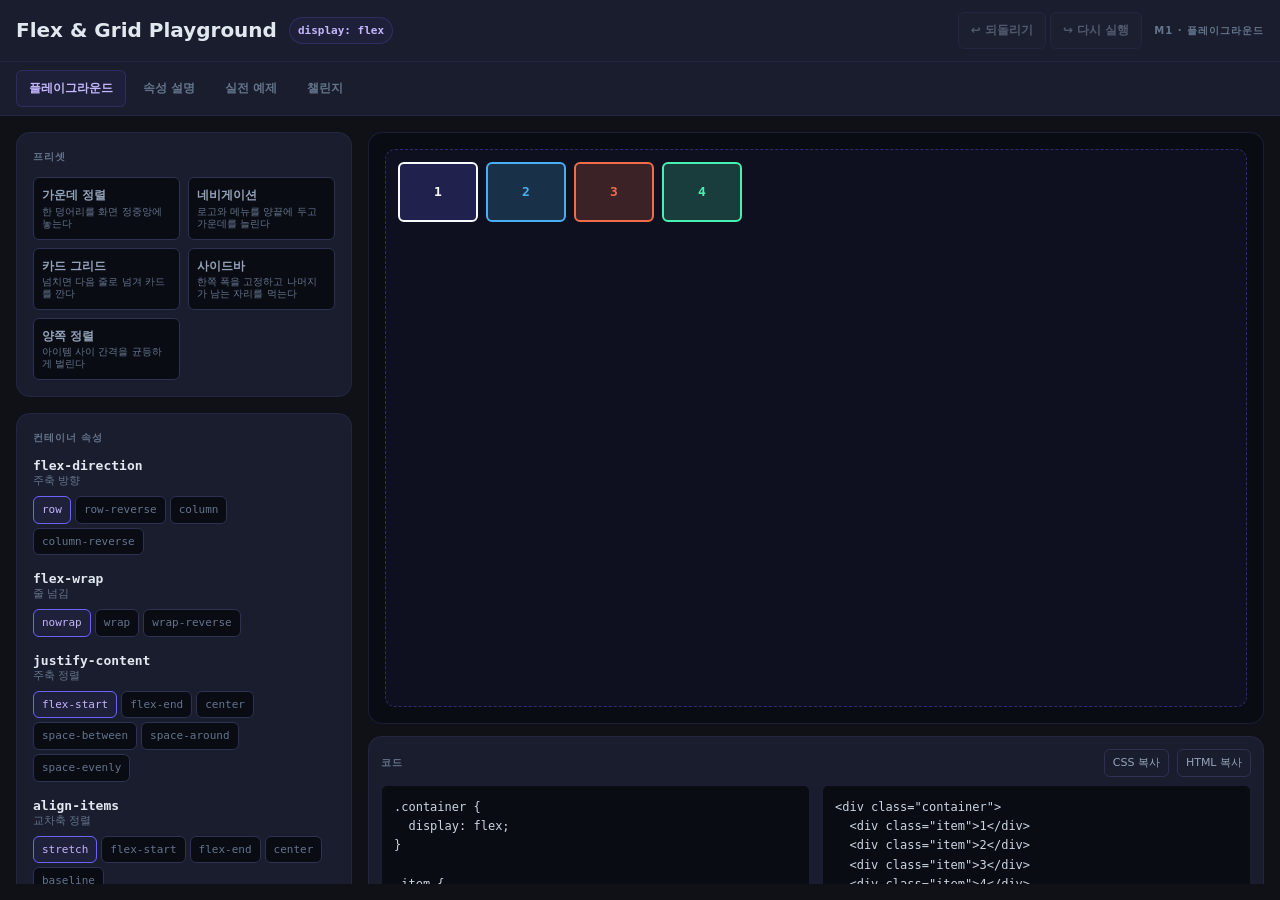
==== index-v1.html @ 84c2b54f "feat(ui): 프리셋 5종 (F-11, PRD 7.1 회귀 대상) v0.1 js/app.js 의 applyPreset() 에 있던 설정값을 그대로 옮겼다. 라벨도 v0.1 버튼" ====
<!DOCTYPE html>
<!-- 테마 전환(F-12)은 아직 구현 전이다. OS 설정에 따라 기기마다 화면이 달라지지
     않도록 다크로 고정한다. tokens.css의 라이트 정의는 F-12에서 쓴다. -->
<html lang="ko" data-theme="dark">
<head>
  <meta charset="UTF-8">
  <meta name="viewport" content="width=device-width, initial-scale=1.0">
  <title>Flex &amp; Grid Playground</title>

  <link rel="stylesheet" href="css/tokens.css">
  <link rel="stylesheet" href="css/base.css">
  <link rel="stylesheet" href="css/layout.css">
  <link rel="stylesheet" href="css/components.css">
</head>
<body>

<!--
  셸만 둔다. 속성별 버튼은 여기에 없다 — controls.js가 스키마에서 만든다.
  마크업에 속성이 등장하는 순간 스키마 주도 설계가 무너진다. v0.1이 실패한 지점이다.
-->

<header class="fgp-header">
  <h1 class="fgp-title">Flex &amp; Grid Playground</h1>
  <span class="fgp-badge" id="fgp-topic-badge"></span>
  <span class="fgp-header__spacer"></span>
  <div class="fgp-toolbar" role="group" aria-label="실행 취소">
    <button type="button" class="fgp-btn" data-action="undo" aria-keyshortcuts="Control+Z Meta+Z" disabled>↩ 되돌리기</button>
    <button type="button" class="fgp-btn" data-action="redo" aria-keyshortcuts="Control+Shift+Z Meta+Shift+Z" disabled>↪ 다시 실행</button>
  </div>
  <span class="fgp-subtitle">M1 · 플레이그라운드</span>
</header>

<!-- 탭 버튼 마운트 지점. 목록은 store의 TABS에서 나온다 -->
<nav class="fgp-tabs" role="tablist" aria-label="화면 전환" id="fgp-tabs"></nav>

<main class="fgp-shell" id="fgp-panel-playground" role="tabpanel" aria-labelledby="fgp-tab-playground">

  <aside class="fgp-panel">
    <section class="fgp-panel__section" aria-labelledby="fgp-presets-title">
      <h2 class="fgp-panel__title" id="fgp-presets-title">프리셋</h2>
      <!-- 프리셋 버튼 마운트 지점. 목록과 설정값은 topics/flex/presets.js에 있다 -->
      <div class="fgp-presets" id="fgp-presets"></div>
    </section>

    <section class="fgp-panel__section" aria-labelledby="fgp-controls-title">
      <h2 class="fgp-panel__title" id="fgp-controls-title">컨테이너 속성</h2>
      <!-- 컨트롤 마운트 지점 -->
      <div class="fgp-control-list" id="fgp-controls"></div>
    </section>

    <section class="fgp-panel__section" aria-labelledby="fgp-view-title">
      <div class="fgp-panel__head">
        <h2 class="fgp-panel__title" id="fgp-view-title">프리뷰 크기</h2>
        <button type="button" class="fgp-btn fgp-btn--quiet" data-action="view-reset">기본값으로</button>
      </div>
      <!-- 뷰 설정 컨트롤 마운트 지점. 스키마 속성이 아니다 -->
      <div class="fgp-control-list" id="fgp-view-controls"></div>
    </section>

    <section class="fgp-panel__section" aria-labelledby="fgp-items-title">
      <h2 class="fgp-panel__title" id="fgp-items-title">아이템</h2>
      <div class="fgp-itembar" id="fgp-itembar">
        <button type="button" class="fgp-btn" data-action="item-add">추가</button>
        <button type="button" class="fgp-btn" data-action="item-remove">제거</button>
        <output class="fgp-itembar__count" id="fgp-item-count"></output>
      </div>

      <p class="fgp-control__hint">
        선택된 아이템 <output class="fgp-mono" id="fgp-item-selected"></output> 의 크기
      </p>
      <!-- 아이템 기하값 마운트 지점. 스키마 속성이 아니다 -->
      <div class="fgp-control-list fgp-control-list--pair" id="fgp-item-size"></div>
    </section>

    <section class="fgp-panel__section" aria-labelledby="fgp-item-props-title">
      <div class="fgp-panel__head">
        <h2 class="fgp-panel__title" id="fgp-item-props-title">아이템 속성</h2>
        <output class="fgp-badge" id="fgp-item-props-target"></output>
      </div>
      <!-- 아이템 속성 마운트 지점. 목록은 스키마의 item scope에서 나온다 -->
      <div class="fgp-control-list" id="fgp-item-controls"></div>
    </section>
  </aside>

  <section class="fgp-preview" aria-label="프리뷰">
    <!-- 프리뷰 마운트 지점 -->
    <div class="fgp-preview__stage" id="fgp-preview"></div>

    <section class="fgp-code" aria-labelledby="fgp-code-title">
      <div class="fgp-panel__head">
        <h2 class="fgp-panel__title" id="fgp-code-title">코드</h2>
        <button type="button" class="fgp-btn fgp-btn--quiet" data-action="copy-css">CSS 복사</button>
        <button type="button" class="fgp-btn fgp-btn--quiet" data-action="copy-html">HTML 복사</button>
      </div>
      <!-- 코드 마운트 지점. 내용은 codegen이 상태에서 만든다 -->
      <pre class="fgp-code__block"><code id="fgp-code-css"></code></pre>
      <pre class="fgp-code__block"><code id="fgp-code-html"></code></pre>
    </section>
  </section>

</main>

<!-- 나머지 3탭. 내용은 이후 단계에서 채운다 -->
<!-- 속성 설명 마운트 지점. 목록과 데모는 스키마에서 나온다 -->
<section id="fgp-panel-explain" role="tabpanel" aria-labelledby="fgp-tab-explain" hidden></section>

<section class="fgp-placeholder" id="fgp-panel-examples" role="tabpanel" aria-labelledby="fgp-tab-examples" hidden>
  <p class="fgp-placeholder__title">실전 예제</p>
  <p class="fgp-placeholder__note">M2에서 구현 예정입니다. v0.1의 예제 18건을 이관합니다.</p>
</section>

<section class="fgp-placeholder" id="fgp-panel-challenge" role="tabpanel" aria-labelledby="fgp-tab-challenge" hidden>
  <p class="fgp-placeholder__title">챌린지</p>
  <p class="fgp-placeholder__note">M2에서 구현 예정입니다. v0.1의 챌린지 8건을 이관합니다.</p>
</section>

<script type="module" src="js/main.js"></script>
</body>
</html>
---- css/tokens.css ----
/* ==========================================================================
   tokens.css — Flex & Grid Playground v1.0
   --------------------------------------------------------------------------
   2계층 토큰 체계
     1) Primitive : 순수 값. 의미 없음. 컴포넌트에서 직접 참조 금지.
     2) Semantic  : 역할 이름. 컴포넌트는 이 계층만 참조한다.

   규칙
     - components.css / layout.css 는 --fgp-* semantic 토큰만 사용한다.
     - primitive(--p-*)를 컴포넌트에서 쓰면 테마 전환이 깨진다.
     - 하드코딩 색상값은 이 파일 밖에 존재하지 않는다.
   ========================================================================== */

:root {
  /* ======================================================================
     1. PRIMITIVE — 색
     ====================================================================== */

  /* 잉크 (배경 · 표면 · 테두리) — 기존 v0.1 다크 팔레트를 램프로 정규화 */
  --p-ink-950: #0a0c14;
  --p-ink-900: #0f1117;
  --p-ink-850: #161927;
  --p-ink-800: #1a1d2e;
  --p-ink-700: #1e2233;
  --p-ink-600: #2d3152;
  --p-ink-500: #334155;
  --p-ink-400: #475569;
  --p-ink-300: #64748b;
  --p-ink-200: #94a3b8;
  --p-ink-100: #cbd5e1;
  --p-ink-050: #e2e8f0;
  --p-ink-000: #f8fafc;

  /* 브랜드 인디고 */
  --p-indigo-700: #3b35cc;
  --p-indigo-500: #6c63ff;
  --p-indigo-300: #a78bfa;
  --p-indigo-200: #c4b5fd;

  /* 보조 색상 */
  --p-sky-400:    #48b0f1;
  --p-sky-300:    #7dd3fc;
  --p-mint-400:   #48f1b0;
  --p-amber-400:  #f1c948;
  --p-coral-400:  #f16c48;
  --p-rose-400:   #f1486c;
  --p-orchid-400: #c948f1;
  --p-cyan-400:   #48f1f1;
  --p-violet-300: #c792ea;

  /* 아이템 팔레트 — 프리뷰 아이템 8색 순환 (표면 / 테두리 쌍) */
  --p-item-1: #6c63ff;  --p-item-1-deep: #3b35cc;
  --p-item-2: #48b0f1;  --p-item-2-deep: #2580c0;
  --p-item-3: #f16c48;  --p-item-3-deep: #c03525;
  --p-item-4: #48f1b0;  --p-item-4-deep: #25c07c;
  --p-item-5: #f1c948;  --p-item-5-deep: #c09925;
  --p-item-6: #c948f1;  --p-item-6-deep: #9025c0;
  --p-item-7: #f1486c;  --p-item-7-deep: #c0253b;
  --p-item-8: #48f1f1;  --p-item-8-deep: #25c0c0;

  /* 투명도 단계 — 알파는 color-mix로 합성한다. 하드코딩 #6c63ff44 금지 */
  --p-alpha-05: 5%;
  --p-alpha-10: 10%;
  --p-alpha-20: 20%;
  --p-alpha-35: 35%;
  --p-alpha-60: 60%;

  /* ======================================================================
     2. PRIMITIVE — 치수 · 타이포 · 모션
     ====================================================================== */

  /* 간격 4px 기준 (JW Anderson --sp 체계 승계) */
  --sp-0:  0;
  --sp-1:  4px;
  --sp-2:  8px;
  --sp-3:  12px;
  --sp-4:  16px;
  --sp-5:  20px;
  --sp-6:  24px;
  --sp-8:  32px;
  --sp-10: 40px;
  --sp-12: 48px;
  --sp-16: 64px;

  /* 서체 — v0.1의 4가지 중복 선언을 2개 역할로 통합 */
  --p-font-ui:   system-ui, -apple-system, 'Segoe UI', 'Pretendard', sans-serif;
  --p-font-code: 'Fira Code', 'Cascadia Code', 'SFMono-Regular', ui-monospace, monospace;

  /* 타입 스케일 */
  --fs-3xs: 10px;
  --fs-2xs: 11px;
  --fs-xs:  12px;
  --fs-sm:  13px;
  --fs-md:  14px;
  --fs-lg:  16px;
  --fs-xl:  20px;
  --fs-2xl: 26px;

  --lh-tight: 1.25;
  --lh-base:  1.6;

  --fw-normal:   400;
  --fw-medium:   500;
  --fw-semibold: 600;
  --fw-bold:     800;

  /* 모서리 */
  --radius-xs:   4px;
  --radius-sm:   6px;
  --radius-md:   10px;
  --radius-lg:   14px;
  --radius-pill: 100px;

  /* 모션 — 프리뷰 트랜지션은 학습 효과의 일부다. 속성 변화가 눈에 보여야 한다 */
  --ease-out:      cubic-bezier(0.4, 0, 0.2, 1);
  --dur-instant:   0ms;
  --dur-fast:      150ms;
  --dur-preview:   350ms;

  /* 레이어 */
  --z-base:    0;
  --z-sticky:  10;
  --z-overlay: 100;
  --z-modal:   1000;
  --z-toast:   1100;
}

/* ==========================================================================
   3. SEMANTIC — 다크 (기본 테마)
   ========================================================================== */

:root,
[data-theme='dark'] {
  color-scheme: dark;

  /* 표면 */
  --fgp-surface-page:    var(--p-ink-900);
  --fgp-surface-panel:   var(--p-ink-800);
  --fgp-surface-raised:  var(--p-ink-700);
  --fgp-surface-sunken:  var(--p-ink-950);
  --fgp-surface-overlay: color-mix(in srgb, var(--p-ink-950) 85%, transparent);

  /* 테두리 */
  --fgp-border-subtle: color-mix(in srgb, var(--p-ink-600) 50%, transparent);
  --fgp-border-default: var(--p-ink-600);
  --fgp-border-strong:  var(--p-ink-400);

  /* 텍스트 */
  --fgp-text-primary:   var(--p-ink-050);
  --fgp-text-secondary: var(--p-ink-200);
  --fgp-text-muted:     var(--p-ink-300);
  --fgp-text-inverse:   var(--p-ink-950);
  --fgp-text-onaccent:  var(--p-ink-000);

  /* 강조 */
  --fgp-accent:        var(--p-indigo-500);
  --fgp-accent-hover:  var(--p-indigo-300);
  --fgp-accent-quiet:  color-mix(in srgb, var(--p-indigo-500) var(--p-alpha-20), transparent);
  --fgp-accent-faint:  color-mix(in srgb, var(--p-indigo-500) var(--p-alpha-05), transparent);
  --fgp-accent-text:   var(--p-indigo-200);

  /* 포커스 — 접근성 기준상 전 인터랙티브 요소에 적용 */
  --fgp-focus-ring:        var(--p-sky-300);
  --fgp-focus-ring-width:  2px;
  --fgp-focus-ring-offset: 2px;

  /* 상태 */
  --fgp-state-correct:   var(--p-mint-400);
  --fgp-state-incorrect: var(--p-rose-400);
  --fgp-state-hint:      var(--p-amber-400);

  /* --- 프리뷰 (Flex · Grid 공통) --- */
  --fgp-preview-bg:            var(--p-ink-950);
  --fgp-preview-container-bg:  color-mix(in srgb, var(--p-indigo-500) var(--p-alpha-05), transparent);
  --fgp-preview-container-edge: color-mix(in srgb, var(--p-indigo-500) var(--p-alpha-35), transparent);
  --fgp-preview-item-selected: var(--p-ink-000);
  --fgp-preview-freespace:     color-mix(in srgb, var(--p-ink-300) var(--p-alpha-10), transparent);

  /* 아이템 강조색 — 프리뷰 아이템 8색 순환.
     renderer는 --fgp-item-accent 에 인덱스별 별칭을 대입한다. */
  --fgp-item-1: var(--p-item-1);  --fgp-item-1-deep: var(--p-item-1-deep);
  --fgp-item-2: var(--p-item-2);  --fgp-item-2-deep: var(--p-item-2-deep);
  --fgp-item-3: var(--p-item-3);  --fgp-item-3-deep: var(--p-item-3-deep);
  --fgp-item-4: var(--p-item-4);  --fgp-item-4-deep: var(--p-item-4-deep);
  --fgp-item-5: var(--p-item-5);  --fgp-item-5-deep: var(--p-item-5-deep);
  --fgp-item-6: var(--p-item-6);  --fgp-item-6-deep: var(--p-item-6-deep);
  --fgp-item-7: var(--p-item-7);  --fgp-item-7-deep: var(--p-item-7-deep);
  --fgp-item-8: var(--p-item-8);  --fgp-item-8-deep: var(--p-item-8-deep);

  /* --- 프리뷰 (Grid 전용) ---
     GR-05 라인 번호 오버레이 · GR-06 암시적 트랙 구분에 사용.
     명시/암시 구분은 색상만이 아니라 실선/점선으로도 표현한다 (색각 이상 대응). */
  --fgp-grid-line-explicit:  var(--p-sky-400);
  --fgp-grid-line-implicit:  var(--p-orchid-400);
  --fgp-grid-line-style-explicit: solid;
  --fgp-grid-line-style-implicit: dashed;
  --fgp-grid-line-number-bg: var(--p-ink-850);
  --fgp-grid-line-number-fg: var(--p-ink-100);
  --fgp-grid-gap-fill:       color-mix(in srgb, var(--p-amber-400) var(--p-alpha-10), transparent);
  --fgp-grid-area-fill:      color-mix(in srgb, var(--p-mint-400) var(--p-alpha-20), transparent);
  --fgp-grid-area-edge:      var(--p-mint-400);
  --fgp-grid-track-marker:   var(--p-violet-300);

  /* --- 코드 하이라이트 --- */
  --fgp-code-bg:       var(--p-ink-950);
  --fgp-code-text:     var(--p-ink-100);
  --fgp-code-selector: var(--p-amber-400);
  --fgp-code-property: var(--p-sky-300);
  --fgp-code-value:    var(--p-mint-400);
  --fgp-code-comment:  var(--p-ink-300);
  --fgp-code-tag:      var(--p-coral-400);
  --fgp-code-attr:     var(--p-violet-300);
}

/* ==========================================================================
   4. SEMANTIC — 라이트 (F-12)
   semantic 매핑만 교체한다. 컴포넌트 CSS는 한 줄도 바뀌지 않는다.
   ========================================================================== */

[data-theme='light'] {
  color-scheme: light;

  --fgp-surface-page:    var(--p-ink-000);
  --fgp-surface-panel:   #ffffff;
  --fgp-surface-raised:  var(--p-ink-050);
  --fgp-surface-sunken:  #eef2f7;
  --fgp-surface-overlay: color-mix(in srgb, var(--p-ink-000) 85%, transparent);

  --fgp-border-subtle:  color-mix(in srgb, var(--p-ink-200) 40%, transparent);
  --fgp-border-default: var(--p-ink-100);
  --fgp-border-strong:  var(--p-ink-300);

  --fgp-text-primary:   var(--p-ink-900);
  --fgp-text-secondary: var(--p-ink-400);
  --fgp-text-muted:     var(--p-ink-300);
  --fgp-text-inverse:   var(--p-ink-000);
  --fgp-text-onaccent:  var(--p-ink-000);

  --fgp-accent:       var(--p-indigo-700);
  --fgp-accent-hover: var(--p-indigo-500);
  --fgp-accent-text:  var(--p-indigo-700);

  --fgp-focus-ring: var(--p-indigo-700);

  --fgp-preview-bg:            var(--p-ink-050);
  --fgp-preview-item-selected: var(--p-ink-900);

  --fgp-grid-line-number-bg: var(--p-ink-100);
  --fgp-grid-line-number-fg: var(--p-ink-900);

  --fgp-code-bg:      #f4f6fa;
  --fgp-code-text:    var(--p-ink-800);
  --fgp-code-comment: var(--p-ink-300);
}

/* ==========================================================================
   5. 사용자 환경 대응
   ========================================================================== */

/* 저장된 테마가 없을 때만 OS 설정을 따른다 */
@media (prefers-color-scheme: light) {
  :root:not([data-theme]) {
    color-scheme: light;
    --fgp-surface-page:   var(--p-ink-000);
    --fgp-surface-panel:  #ffffff;
    --fgp-surface-raised: var(--p-ink-050);
    --fgp-surface-sunken: #eef2f7;
    --fgp-border-default: var(--p-ink-100);
    --fgp-text-primary:   var(--p-ink-900);
    --fgp-text-secondary: var(--p-ink-400);
    --fgp-accent:         var(--p-indigo-700);
    --fgp-preview-bg:     var(--p-ink-050);
    --fgp-code-bg:        #f4f6fa;
    --fgp-code-text:      var(--p-ink-800);
  }
}

/* 프리뷰 트랜지션은 학습 도구의 핵심이지만, 사용자 설정이 우선한다 */
@media (prefers-reduced-motion: reduce) {
  :root {
    --dur-fast:    var(--dur-instant);
    --dur-preview: var(--dur-instant);
  }
}

@media (prefers-contrast: more) {
  :root {
    --fgp-border-default: var(--p-ink-200);
    --fgp-text-secondary: var(--p-ink-100);
    --fgp-text-muted:     var(--p-ink-200);
  }
}

/* ==========================================================================
   6. 브레이크포인트 (참조용)
   미디어 쿼리 조건부에는 커스텀 프로퍼티를 쓸 수 없다. layout.css에서
   아래 값을 리터럴로 사용하며, 이 주석이 단일 기준이다.

     sm   ~ 599px    프리뷰 상단 고정 · 컨트롤 하단 스크롤
     md   600~1023px 프리뷰 상 · 컨트롤 하 2단
     lg   1024px ~   컨트롤 좌 · 프리뷰 우 2컬럼
   ========================================================================== */
---- css/base.css ----
/**
 * base.css — 리셋 · 타이포그래피
 *
 * 색은 --fgp-* semantic 토큰만, 간격은 --sp-* 만 쓴다.
 * 서체는 --p-font-* 를 참조한다. tokens.css에 --fgp-font-* 별칭이 없어서이며,
 * 별칭이 생기면 이 두 곳을 그쪽으로 바꾼다.
 */

*,
*::before,
*::after {
  box-sizing: border-box;
}

html {
  height: 100%;
}

body {
  margin: 0;
  min-height: 100%;
  background: var(--fgp-surface-page);
  color: var(--fgp-text-primary);
  font-family: var(--p-font-ui);
  font-size: var(--fs-md);
  line-height: var(--lh-base);
  -webkit-font-smoothing: antialiased;
}

h1,
h2,
h3,
p,
figure {
  margin: 0;
}

code,
kbd,
samp,
pre {
  font-family: var(--p-font-code);
  font-size: var(--fs-xs);
}

button,
input,
select,
output {
  font: inherit;
  color: inherit;
}

button {
  cursor: pointer;
}

button:disabled {
  cursor: not-allowed;
  opacity: 0.45;
}

/* 전 인터랙티브 요소에 보이는 포커스 링. outline: none 단독 사용 금지. */
:focus-visible {
  outline: var(--fgp-focus-ring-width) solid var(--fgp-focus-ring);
  outline-offset: var(--fgp-focus-ring-offset);
}

/* 타이포 역할 */

.fgp-title {
  font-size: var(--fs-xl);
  font-weight: var(--fw-bold);
  line-height: var(--lh-tight);
}

.fgp-subtitle {
  font-size: var(--fs-3xs);
  font-weight: var(--fw-bold);
  letter-spacing: 0.1em;
  text-transform: uppercase;
  color: var(--fgp-text-muted);
}

.fgp-mono {
  font-family: var(--p-font-code);
}
---- css/layout.css ----
/**
 * layout.css — 셸 · 반응형
 *
 * PRD 6장 브레이크포인트 (599 / 1023)
 *   ~ 599px      프리뷰 상단 고정 · 컨트롤 하단 스크롤
 *   600 ~ 1023px 프리뷰 상 · 컨트롤 하 2단
 *   1024px ~     컨트롤 좌 · 프리뷰 우 2컬럼
 *
 * 마크업 순서는 패널 → 프리뷰다. 구간별 배치는 grid-template-areas로 바꾼다.
 */

.fgp-header {
  display: flex;
  align-items: center;
  gap: var(--sp-3);
  flex-wrap: wrap;
  padding: var(--sp-3) var(--sp-4);
  background: var(--fgp-surface-panel);
  border-bottom: 1px solid var(--fgp-border-subtle);
}

.fgp-header__spacer {
  flex: 1;
}

.fgp-shell {
  display: grid;
  gap: var(--sp-3);
  padding: var(--sp-3);
  grid-template-areas:
    'preview'
    'panel';
  grid-template-rows: auto 1fr;
}

.fgp-panel {
  grid-area: panel;
  display: flex;
  flex-direction: column;
  gap: var(--sp-4);
  min-width: 0;
}

.fgp-preview {
  grid-area: preview;
  min-width: 0;
}

/* ~599px — 프리뷰를 상단에 고정하고 컨트롤만 스크롤한다 */
@media (max-width: 599px) {
  .fgp-preview {
    position: sticky;
    top: var(--sp-0);
    z-index: var(--z-sticky);
    background: var(--fgp-surface-page);
    padding-bottom: var(--sp-2);
  }
}

/**
 * 600px 이상 — 페이지 자체는 스크롤하지 않는다.
 *
 * 예전에는 패널이 max-height: calc(100vh - --sp-12) 로 스스로를 제한했는데
 * 이 상수가 헤더 높이를 세지 않았다. 1280x800 실측으로 헤더 62 + 셸 패딩 32 =
 * 94px을 빼야 하는데 48px만 빼서 46px이 넘쳤다. 헤더는 폭에 따라 줄바꿈되어
 * 높이가 변하므로 상수로 맞출 수 있는 값이 아니다.
 *
 * 뷰포트 높이를 셸에 실제로 나눠 주는 방식으로 바꾼다. 헤더는 제 높이를 갖고,
 * 셸이 나머지를 전부 가져가며, 그 안에서 패널만 스크롤한다.
 * 프리뷰에는 overflow를 걸지 않는다 — 아이템이 컨테이너를 넘치는 모습은
 * 가려야 할 결함이 아니라 가르쳐야 할 현상이다 (PRD 5.5).
 */
@media (min-width: 600px) {
  /**
   * iOS(사파리·아이패드 크롬 모두 WebKit)에서는 html·body에 overflow: hidden을
   * 걸어도 페이지가 움직인다. 높이를 100vh로 잡으면 주소 표시줄이 접힌 상태의
   * 높이라 실제 보이는 영역보다 커서, 그 차이만큼 페이지가 밀린다.
   *
   * body를 흐름에서 빼내 뷰포트에 고정하면 페이지 스크롤 영역 자체가 생기지
   * 않는다. inset이 높이를 정하므로 vh 계산도 필요 없다.
   * overscroll-behavior는 패널 끝에서 스크롤이 페이지로 넘어가는 연쇄와
   * 고무줄 튕김을 막는다.
   */
  html {
    height: 100%;
    overflow: hidden;
    overscroll-behavior: none;
  }

  body {
    position: fixed;
    inset: 0;
    display: flex;
    flex-direction: column;
    overflow: hidden;
    overscroll-behavior: none;
  }

  /* 헤더와 탭 목록은 제 높이를 갖고 그대로 남는다. 스크롤은 탭 내용에서만. */
  .fgp-header,
  .fgp-tabs {
    flex: none;
  }

  /**
   * 탭 내용은 남은 높이를 받고, 기본적으로 패널 자체가 스크롤한다.
   *
   * 클래스가 아니라 role로 잡는다. 탭이 늘어날 때마다 스크롤 규칙을 다시
   * 쓰는 일이 없도록 — 실제로 속성 설명 탭을 붙였을 때 그 규칙이 없어
   * 아래쪽 내용에 닿을 수 없었다.
   */
  [role='tabpanel'] {
    flex: 1;
    min-height: 0;
    overflow-y: auto;
    overscroll-behavior: contain;
    -webkit-overflow-scrolling: touch;
  }

  /* 안에 스크롤 영역을 따로 둔 탭은 패널이 아니라 그 안에서 스크롤한다.
     패널까지 스크롤하면 스크롤바가 둘 겹친다. */
  .fgp-shell,
  .fgp-explain {
    overflow: hidden;
  }

  .fgp-shell {
    flex: 1;
    min-height: 0;
    gap: var(--sp-4);
    padding: var(--sp-4);
  }

  /* 스크롤은 두 열 안에서만 일어난다. contain을 걸어 끝에 닿아도 페이지로
     넘어가지 않게 한다 — 터치 기기에서 페이지가 밀리는 주된 경로다.
     프리뷰 열도 스크롤한다. 코드 블록이 붙으면서 열 높이가 셸을 넘어섰고,
     페이지가 밀리지 않으니 넘친 만큼 닿을 수 없게 됐다. */
  .fgp-panel,
  .fgp-preview {
    min-height: 0;
    overflow-y: auto;
    overscroll-behavior: contain;
    -webkit-overflow-scrolling: touch;
  }
}

/**
 * 600 ~ 1023px — 패널 안의 섹션 순서를 바꾼다.
 *
 * 마크업은 컨테이너 속성 → 프리뷰 크기 → 아이템 순이지만, 이 구간에서는
 * 프리뷰 바로 아래에 크기 조절이 오는 편이 손에 가깝다. 패널이 flex
 * 컨테이너이므로 order로 바꾼다. HTML 순서는 그대로 두어 탭 이동과
 * 스크린리더 낭독 순서가 구간마다 달라지지 않게 한다.
 */
@media (min-width: 600px) and (max-width: 1023px) {
  /* 프리뷰는 제 높이(components.css의 32vh)를 갖고 패널이 나머지를 가져간다.
     1fr을 그냥 두면 자동 최솟값이 패널의 min-content라 행이 셸보다 커진다.
     minmax(0, 1fr)로 바닥을 0으로 내려 패널이 실제로 줄어들게 한다. */
  .fgp-shell {
    grid-template-rows: auto minmax(0, 1fr);
  }

  .fgp-panel > .fgp-panel__section:has(#fgp-view-controls) {
    order: 1;
  }

  .fgp-panel > .fgp-panel__section:has(#fgp-controls) {
    order: 2;
  }

  .fgp-panel > .fgp-panel__section:has(#fgp-item-size) {
    order: 3;
  }

  .fgp-panel > .fgp-panel__section:has(#fgp-item-controls) {
    order: 4;
  }
}

/* 1024px ~ — 컨트롤 좌 · 프리뷰 우 2컬럼 */
@media (min-width: 1024px) {
  .fgp-shell {
    grid-template-areas: 'panel preview';
    grid-template-columns: minmax(0, 21rem) minmax(0, 1fr);
    grid-template-rows: 1fr;
    align-items: start;
  }

  /* 패널이 열 높이를 꽉 채워야 그 안에서 스크롤이 생긴다.
     프리뷰는 제 높이만 쓰도록 따로 떼어 놓는다. */
  .fgp-shell {
    align-items: stretch;
  }

  /* 열 높이를 꽉 채워야 그 안에서 스크롤이 생긴다. start로 두면 열이
     내용만큼 늘어나 셸 밖으로 나간다. */
  .fgp-preview {
    align-self: stretch;
  }
}
---- css/components.css ----
/**
 * components.css — 컨트롤 · 패널 · 프리뷰
 *
 * controls.js와 renderer.js가 붙인 클래스에 대응한다.
 * 두 파일은 색·간격을 모르며, 여기서만 정해진다.
 *
 * 알파 합성은 color-mix에 퍼센트를 넘겨서 한다. 색 리터럴을 쓰지 않는다.
 */

/* --------------------------------------------------------------------------
   패널 · 공통 조각
   -------------------------------------------------------------------------- */

.fgp-badge {
  padding: var(--sp-1) var(--sp-2);
  border-radius: var(--radius-pill);
  background: var(--fgp-accent-faint);
  border: 1px solid var(--fgp-accent-quiet);
  color: var(--fgp-accent-text);
  font-family: var(--p-font-code);
  font-size: var(--fs-2xs);
  font-weight: var(--fw-semibold);
}

.fgp-panel__section {
  display: flex;
  flex-direction: column;
  gap: var(--sp-3);
  padding: var(--sp-4);
  background: var(--fgp-surface-panel);
  border: 1px solid var(--fgp-border-subtle);
  border-radius: var(--radius-lg);
}

.fgp-panel__title {
  font-size: var(--fs-3xs);
  font-weight: var(--fw-bold);
  letter-spacing: 0.1em;
  text-transform: uppercase;
  color: var(--fgp-text-muted);
}

.fgp-btn {
  padding: var(--sp-2) var(--sp-3);
  border: 1px solid var(--fgp-border-default);
  border-radius: var(--radius-sm);
  background: var(--fgp-surface-raised);
  color: var(--fgp-text-secondary);
  font-size: var(--fs-xs);
  font-weight: var(--fw-semibold);
  transition: background var(--dur-fast) var(--ease-out),
              border-color var(--dur-fast) var(--ease-out),
              color var(--dur-fast) var(--ease-out);
}

.fgp-btn:hover:not(:disabled) {
  border-color: var(--fgp-accent);
  color: var(--fgp-accent-text);
}

/* 제목과 보조 동작을 한 줄에 둔다 */
.fgp-panel__head {
  display: flex;
  align-items: center;
  gap: var(--sp-2);
}

.fgp-panel__head .fgp-panel__title {
  flex: 1;
}

.fgp-btn--quiet {
  padding: var(--sp-1) var(--sp-2);
  background: transparent;
  font-size: var(--fs-2xs);
  font-weight: var(--fw-medium);
}

/* 뷰 설정 컨트롤. 값이 없으면 readout이 '기본값'을 흐리게 보여준다 */
.fgp-control--view .fgp-control__readout {
  min-width: calc(var(--sp-10) + var(--sp-4));
}

.fgp-control--view[data-default='true'] .fgp-control__readout {
  color: var(--fgp-text-muted);
  font-weight: var(--fw-normal);
}

.fgp-toolbar {
  display: flex;
  align-items: center;
  gap: var(--sp-1);
}

.fgp-itembar {
  display: flex;
  align-items: center;
  gap: var(--sp-2);
  flex-wrap: wrap;
}

.fgp-itembar__count {
  margin-left: auto;
  color: var(--fgp-text-muted);
  font-family: var(--p-font-code);
  font-size: var(--fs-2xs);
}

/* --------------------------------------------------------------------------
   컨트롤 (controls.js)
   -------------------------------------------------------------------------- */

/* 컨트롤 마운트 지점. 개수는 스키마가 정하므로 간격만 책임진다. */
.fgp-control-list {
  display: flex;
  flex-direction: column;
  gap: var(--sp-4);
}

.fgp-control {
  display: flex;
  flex-direction: column;
  gap: var(--sp-2);
}

/* 라벨 두 줄. CSS 속성명이 학습 대상이므로 그쪽이 주(主)다. */
.fgp-control__label {
  display: flex;
  flex-direction: column;
  align-items: flex-start;
  gap: var(--sp-0);
}

.fgp-control__prop {
  font-family: var(--p-font-code);
  font-size: var(--fs-sm);
  font-weight: var(--fw-semibold);
  line-height: var(--lh-tight);
  color: var(--fgp-text-primary);
}

.fgp-control__hint {
  font-size: var(--fs-2xs);
  font-weight: var(--fw-normal);
  line-height: var(--lh-tight);
  color: var(--fgp-text-muted);
}

.fgp-control__values {
  display: flex;
  align-items: center;
  flex-wrap: wrap;
  gap: var(--sp-1);
}

.fgp-control__option {
  padding: var(--sp-1) var(--sp-2);
  border: 1px solid var(--fgp-border-default);
  border-radius: var(--radius-sm);
  background: var(--fgp-surface-sunken);
  color: var(--fgp-text-muted);
  font-family: var(--p-font-code);
  font-size: var(--fs-2xs);
  transition: background var(--dur-fast) var(--ease-out),
              border-color var(--dur-fast) var(--ease-out),
              color var(--dur-fast) var(--ease-out);
}

.fgp-control__option:hover {
  border-color: var(--fgp-accent-quiet);
  color: var(--fgp-text-primary);
}

.fgp-control__option.is-checked {
  background: var(--fgp-accent-faint);
  border-color: var(--fgp-accent);
  color: var(--fgp-accent-text);
}

.fgp-control__field {
  flex: 1;
  min-width: 0;
  padding: var(--sp-1) var(--sp-2);
  border: 1px solid var(--fgp-border-default);
  border-radius: var(--radius-sm);
  background: var(--fgp-surface-sunken);
  color: var(--fgp-text-primary);
  font-size: var(--fs-xs);
  accent-color: var(--fgp-accent);
}

.fgp-control__readout {
  min-width: var(--sp-8);
  text-align: right;
  color: var(--fgp-accent-text);
  font-family: var(--p-font-code);
  font-size: var(--fs-2xs);
  font-weight: var(--fw-semibold);
}

.fgp-control__unit {
  padding: var(--sp-1) var(--sp-2);
  border: 1px solid var(--fgp-border-default);
  border-radius: var(--radius-sm);
  background: var(--fgp-surface-sunken);
  color: var(--fgp-text-secondary);
  font-family: var(--p-font-code);
  font-size: var(--fs-2xs);
}

/* --------------------------------------------------------------------------
   조건부 비활성 (F-13 유형 A)

   막지 않고 흐리게만 한다. 눌러도 아무 일이 없다는 걸 직접 확인해야 개념이
   남기 때문이다. 그래서 opacity를 글자가 읽히는 선에서 멈춘다.
   -------------------------------------------------------------------------- */

.fgp-control.is-inactive .fgp-control__prop,
.fgp-control.is-inactive .fgp-control__hint,
.fgp-control.is-inactive .fgp-control__values {
  opacity: 0.55;
}

.fgp-control.is-inactive .fgp-control__option.is-checked {
  border-style: dashed;
}

.fgp-control__note {
  display: flex;
  flex-direction: column;
  gap: var(--sp-1);
  padding: var(--sp-2);
  border-left: 2px solid var(--fgp-state-hint);
  border-radius: var(--radius-xs);
  background: color-mix(in srgb, var(--fgp-state-hint) 8%, transparent);
  font-size: var(--fs-2xs);
  line-height: var(--lh-base);
}

.fgp-control__note[hidden] {
  display: none;
}

.fgp-control__reason {
  color: var(--fgp-text-secondary);
}

.fgp-control__remedy {
  color: var(--fgp-state-hint);
}

.fgp-control__remedy[hidden] {
  display: none;
}

/* M3 대기 컨트롤 — 자리만 있고 조작 수단은 없다 */
.fgp-control__values[data-pending] {
  padding: var(--sp-2);
  border: 1px dashed var(--fgp-border-default);
  border-radius: var(--radius-sm);
  color: var(--fgp-text-muted);
  font-size: var(--fs-2xs);
}

/* --------------------------------------------------------------------------
   프리뷰 (renderer.js)

   트랜지션은 장식이 아니라 기능이다. 속성이 바뀌는 과정이 보여야 학습이 된다.
   duration은 prefers-reduced-motion에서 tokens.css가 0으로 바꾼다.
   -------------------------------------------------------------------------- */

.fgp-preview__stage {
  padding: var(--sp-4);
  background: var(--fgp-preview-bg);
  border: 1px solid var(--fgp-border-subtle);
  border-radius: var(--radius-lg);
}

/**
 * 높이를 고정한다. auto로 두면 column 방향에서 컨테이너가 계속 늘어나
 * flex-wrap의 효과가 드러나지 않는다. 넘치는 아이템은 잘라내지 않고
 * 밖으로 삐져나오게 둔다 — nowrap이 왜 위험한지 보이는 것이 학습 내용이다.
 *
 * 구간은 layout.css의 브레이크포인트(599 / 1023)를 그대로 따른다.
 *
 * 사용자가 크기를 지정하면(F-06) main.js가 --fgp-view-* 를 얹는다. 지정하지
 * 않았거나 리셋했으면 변수가 없으므로 아래 기본값이 그대로 산다.
 */
.fgp-preview__container {
  width: var(--fgp-view-width, 100%);
  max-width: 100%;
  height: var(--fgp-view-height, 40vh);
  /* 하한은 기본값(vh)이 짧은 화면에서 뭉개지지 않게 하려는 것이다.
     사용자가 높이를 정하면 그 값이 하한이 되어 지정값이 밀려 올라가지 않는다. */
  min-height: var(--fgp-view-height, calc(var(--sp-16) * 3));
  overflow: visible;
  padding: var(--sp-3);
  background: var(--fgp-preview-container-bg);
  border: 1px dashed var(--fgp-preview-container-edge);
  border-radius: var(--radius-md);
  /* all을 쓰면 --fgp-view-* 같은 사용자 지정 속성까지 전이 대상이 되어
     크기 변경이 반영되지 않는다. 전이할 속성을 직접 적는다. */
  transition:
    width var(--dur-preview) var(--ease-out),
    height var(--dur-preview) var(--ease-out),
    gap var(--dur-preview) var(--ease-out),
    padding var(--dur-preview) var(--ease-out);
}

.fgp-preview__item {
  display: flex;
  align-items: center;
  justify-content: center;
  border-radius: var(--radius-sm);
  border: 2px solid var(--fgp-item-accent);
  background: color-mix(in srgb, var(--fgp-item-accent) 20%, transparent);
  color: var(--fgp-item-accent);
  font-family: var(--p-font-code);
  font-size: var(--fs-sm);
  font-weight: var(--fw-bold);
  /* 아이템도 --fgp-item-accent를 인라인으로 받으므로 all을 쓰지 않는다 */
  transition:
    width var(--dur-preview) var(--ease-out),
    height var(--dur-preview) var(--ease-out),
    flex-basis var(--dur-preview) var(--ease-out),
    flex-grow var(--dur-preview) var(--ease-out),
    background-color var(--dur-preview) var(--ease-out),
    border-color var(--dur-preview) var(--ease-out),
    color var(--dur-preview) var(--ease-out);
}

.fgp-preview__item.is-selected {
  border-color: var(--fgp-preview-item-selected);
  color: var(--fgp-preview-item-selected);
}

/* 600 ~ 1023px — 프리뷰 아래에 컨트롤 패널이 통째로 오므로 높이를 낮게 잡는다.
   하한을 고정 px로 두면 화면이 낮을 때 하한이 이겨 32vh가 무시된다.
   하한도 같은 식으로 두어 지정값이 있으면 그 값이, 없으면 32vh가 그대로 산다. */
@media (min-width: 600px) {
  .fgp-preview__container {
    height: var(--fgp-view-height, 32vh);
    min-height: var(--fgp-view-height, 32vh);
  }
}

/* 1024px ~ — 프리뷰가 우측 컬럼 전체를 쓴다 */
@media (min-width: 1024px) {
  .fgp-preview__container {
    height: var(--fgp-view-height, 62vh);
    min-height: var(--fgp-view-height, calc(var(--sp-16) * 5));
  }
}

/* --------------------------------------------------------------------------
   600 ~ 1023px — 박스 안 배치

   이 구간은 패널이 프리뷰 아래 전체 폭을 쓰므로 가로 자리가 남는다.
   짝을 이루는 컨트롤을 가로로 눕혀 세로 길이를 줄인다.
   마운트 지점 id로 겨냥한다 — HTML을 고치지 않고 이 구간에만 적용하기
   위해서다. 다른 구간과 다른 파일에는 영향이 없다.
   -------------------------------------------------------------------------- */

@media (min-width: 600px) and (max-width: 1023px) {
  /* 프리뷰 크기 — 너비·높이를 2열 1행으로 */
  #fgp-view-controls {
    display: grid;
    grid-template-columns: repeat(2, minmax(0, 1fr));
    gap: var(--sp-3) var(--sp-4);
  }

  /* 아이템 — 왼쪽은 버튼, 오른쪽은 크기 컨트롤 */
  .fgp-panel__section:has(#fgp-item-size) {
    display: grid;
    /* 좌우를 반씩 나눈다. 양쪽 모두 제 칸을 꽉 채운다 */
    grid-template-columns: repeat(2, minmax(0, 1fr));
    grid-template-areas:
      'title title'
      'bar   hint'
      'bar   size';
    align-items: start;
    column-gap: var(--sp-4);
  }

  .fgp-panel__section:has(#fgp-item-size) > .fgp-panel__title {
    grid-area: title;
  }

  .fgp-panel__section:has(#fgp-item-size) > .fgp-itembar {
    grid-area: bar;
  }

  .fgp-panel__section:has(#fgp-item-size) > .fgp-control__hint {
    grid-area: hint;
    align-self: end;
  }

  .fgp-panel__section:has(#fgp-item-size) > #fgp-item-size {
    grid-area: size;
  }

  /* 왼쪽 열 — 추가·제거를 세로로 쌓고 칸 너비를 꽉 채운다 */
  #fgp-itembar {
    flex-direction: column;
    align-items: stretch;
  }

  #fgp-itembar .fgp-btn {
    width: 100%;
  }

  /* 오른쪽 열 — 슬라이더가 남는 자리를 전부 가져간다 */
  #fgp-item-size .fgp-control__values {
    flex-wrap: nowrap;
  }

  #fgp-item-size .fgp-control__field {
    flex: 1;
    min-width: 0;
  }

  #fgp-itembar .fgp-itembar__count {
    margin-left: var(--sp-0);
    text-align: center;
  }
}

/* --------------------------------------------------------------------------
   코드 출력 (F-04)

   프리뷰 아래에 붙는다. 셸 높이가 고정이므로 코드가 길어질 때는 블록 안에서만
   스크롤하게 두어 페이지를 밀지 않는다.
   -------------------------------------------------------------------------- */

.fgp-code {
  /* CSS와 HTML을 나란히 둔다. 세로로 쌓으면 열 높이를 두 배로 먹는다. */
  display: grid;
  grid-template-columns: repeat(2, minmax(0, 1fr));
  gap: var(--sp-2) var(--sp-3);
  margin-top: var(--sp-3);
  padding: var(--sp-3);
  background: var(--fgp-surface-panel);
  border: 1px solid var(--fgp-border-subtle);
  border-radius: var(--radius-lg);
}

.fgp-code__block {
  margin: var(--sp-0);
  padding: var(--sp-3);
  max-height: calc(var(--sp-16) * 3);
  overflow: auto;
  overscroll-behavior: contain;
  background: var(--fgp-code-bg);
  border: 1px solid var(--fgp-border-subtle);
  border-radius: var(--radius-sm);
  color: var(--fgp-code-text);
  font-family: var(--p-font-code);
  font-size: var(--fs-2xs);
  line-height: var(--lh-base);
  white-space: pre;
  tab-size: 2;
}

.fgp-code__block:empty {
  display: none;
}

/* 제목과 복사 버튼은 두 열을 가로지른다 */
.fgp-code > .fgp-panel__head {
  grid-column: 1 / -1;
}

/* 좁은 화면에서는 두 열로 나누면 코드가 읽히지 않는다 */
@media (max-width: 599px) {
  .fgp-code {
    grid-template-columns: minmax(0, 1fr);
  }
}

/* 클립보드 대체 경로가 잠깐 붙이는 요소. 화면에서 감추되 선택은 가능해야 한다 */
.fgp-visually-hidden {
  position: absolute;
  width: 1px;
  height: 1px;
  padding: var(--sp-0);
  border: 0;
  clip-path: inset(50%);
  overflow: hidden;
}

/* --------------------------------------------------------------------------
   탭 (F-02)
   -------------------------------------------------------------------------- */

.fgp-tabs {
  display: flex;
  align-items: center;
  gap: var(--sp-1);
  padding: var(--sp-2) var(--sp-4);
  background: var(--fgp-surface-panel);
  border-bottom: 1px solid var(--fgp-border-subtle);
  overflow-x: auto;
  overscroll-behavior-x: contain;
}

.fgp-tab {
  padding: var(--sp-2) var(--sp-3);
  border: 1px solid transparent;
  border-radius: var(--radius-sm);
  background: transparent;
  color: var(--fgp-text-muted);
  font-size: var(--fs-xs);
  font-weight: var(--fw-semibold);
  white-space: nowrap;
  transition: background var(--dur-fast) var(--ease-out),
              border-color var(--dur-fast) var(--ease-out),
              color var(--dur-fast) var(--ease-out);
}

.fgp-tab:hover {
  color: var(--fgp-text-primary);
}

.fgp-tab.is-selected {
  background: var(--fgp-accent-faint);
  border-color: var(--fgp-accent-quiet);
  color: var(--fgp-accent-text);
}

/**
 * 숨긴 탭은 자리를 차지하지 않는다.
 *
 * hidden 속성의 기본값은 display: none 이지만, 클래스로 display를 주면
 * 특이도에서 밀려 무시된다. 패널마다 display가 다르므로 (셸은 grid,
 * 자리표시는 flex) 역할로 한 번에 잡는다.
 */
[role='tabpanel'][hidden] {
  display: none;
}

/* 아직 내용이 없는 탭 */
.fgp-placeholder {
  display: flex;
  flex-direction: column;
  align-items: center;
  justify-content: center;
  gap: var(--sp-2);
  padding: var(--sp-8) var(--sp-4);
  text-align: center;
}

.fgp-placeholder__title {
  font-size: var(--fs-lg);
  font-weight: var(--fw-bold);
  color: var(--fgp-text-secondary);
}

.fgp-placeholder__note {
  font-size: var(--fs-xs);
  color: var(--fgp-text-muted);
}

/* --------------------------------------------------------------------------
   속성 설명 탭 (ui/explain.js)

   데모 요소에는 인라인 스타일이 붙는다. 어떤 속성의 어떤 값을 보여줄지가
   스키마에서 오므로 CSS 규칙으로 미리 적을 수 없다. renderer가 프리뷰에
   값을 얹는 것과 같은 성격이다.
   -------------------------------------------------------------------------- */

.fgp-explain {
  display: grid;
  grid-template-columns: minmax(0, 14rem) minmax(0, 1fr);
  gap: var(--sp-4);
  align-items: stretch;
  padding: var(--sp-4);
}

/**
 * 목록과 본문이 각각 스크롤한다. 둘 다 화면을 넘기므로 한쪽에 묶으면
 * 속성을 고르러 갈 때마다 본문을 스크롤해서 되돌아와야 한다.
 *
 * 모바일은 제외한다. 그 구간은 페이지가 스크롤되므로 안쪽에 또 스크롤을
 * 만들면 손가락이 어느 쪽을 움직일지 알 수 없다.
 */
@media (min-width: 600px) {
  .fgp-explain__nav,
  .fgp-explain__detail-stage {
    min-height: 0;
    overflow-y: auto;
    overscroll-behavior: contain;
    -webkit-overflow-scrolling: touch;
  }
}

.fgp-explain__nav {
  display: flex;
  flex-direction: column;
  gap: var(--sp-1);
  padding: var(--sp-2);
  background: var(--fgp-surface-panel);
  border: 1px solid var(--fgp-border-subtle);
  border-radius: var(--radius-lg);
}

.fgp-explain__navitem {
  display: flex;
  flex-direction: column;
  align-items: flex-start;
  gap: var(--sp-0);
  padding: var(--sp-2);
  border: 1px solid transparent;
  border-radius: var(--radius-sm);
  background: transparent;
  text-align: left;
}

.fgp-explain__navitem code {
  font-family: var(--p-font-code);
  font-size: var(--fs-xs);
  font-weight: var(--fw-semibold);
  color: var(--fgp-text-secondary);
}

.fgp-explain__navitem span {
  font-size: var(--fs-3xs);
  color: var(--fgp-text-muted);
}

.fgp-explain__navitem:hover code {
  color: var(--fgp-text-primary);
}

.fgp-explain__navitem.is-selected {
  background: var(--fgp-accent-faint);
  border-color: var(--fgp-accent-quiet);
}

.fgp-explain__navitem.is-selected code {
  color: var(--fgp-accent-text);
}

.fgp-explain__detail {
  display: flex;
  flex-direction: column;
  gap: var(--sp-3);
}

.fgp-explain__detail[hidden] {
  display: none;
}

.fgp-explain__detail__heading {
  display: flex;
  align-items: baseline;
  gap: var(--sp-2);
  font-size: var(--fs-lg);
}

.fgp-explain__detail__heading code {
  font-family: var(--p-font-code);
  color: var(--fgp-text-primary);
}

.fgp-explain__detail__label {
  font-size: var(--fs-xs);
  font-weight: var(--fw-normal);
  color: var(--fgp-text-muted);
}

.fgp-explain__detail__desc,
.fgp-explain__detail__tip,
.fgp-explain__detail__note {
  font-size: var(--fs-xs);
  line-height: var(--lh-base);
  color: var(--fgp-text-secondary);
}

.fgp-explain__detail__tip,
.fgp-explain__detail__note {
  padding: var(--sp-2);
  border-left: 2px solid var(--fgp-accent-quiet);
  border-radius: var(--radius-xs);
  background: var(--fgp-surface-sunken);
  color: var(--fgp-text-muted);
}

.fgp-explain__detail__desc code,
.fgp-explain__detail__tip code,
.fgp-explain__detail__note code {
  font-family: var(--p-font-code);
  color: var(--fgp-accent-text);
}

.fgp-explain__detail__desc strong,
.fgp-explain__detail__tip strong {
  color: var(--fgp-text-primary);
  font-weight: var(--fw-semibold);
}

.fgp-explain__detail__mdn {
  align-self: flex-start;
  font-size: var(--fs-2xs);
  color: var(--fgp-accent-text);
}

.fgp-explain__detail__cases {
  display: grid;
  grid-template-columns: repeat(auto-fill, minmax(15rem, 1fr));
  gap: var(--sp-3);
}

.fgp-explain__case {
  display: flex;
  flex-direction: column;
  gap: var(--sp-2);
  padding: var(--sp-3);
  background: var(--fgp-surface-panel);
  border: 1px solid var(--fgp-border-subtle);
  border-radius: var(--radius-md);
}

.fgp-explain__case__name {
  font-family: var(--p-font-code);
  font-size: var(--fs-2xs);
  font-weight: var(--fw-semibold);
  color: var(--fgp-accent-text);
}

.fgp-explain__case__desc {
  font-size: var(--fs-3xs);
  line-height: var(--lh-base);
  color: var(--fgp-text-muted);
}

.fgp-explain__axis {
  font-family: var(--p-font-code);
  font-size: var(--fs-3xs);
  color: var(--fgp-text-muted);
}

/* 데모 판 — 속성 값은 explain.js가 인라인으로 얹는다 */
.fgp-explain__demo {
  display: flex;
  gap: var(--sp-1);
  min-height: calc(var(--sp-16) + var(--sp-4));
  padding: var(--sp-2);
  background: var(--fgp-preview-bg);
  border: 1px dashed var(--fgp-preview-container-edge);
  border-radius: var(--radius-sm);
  overflow: hidden;
}

.fgp-explain__demoitem {
  display: flex;
  align-items: center;
  justify-content: center;
  flex: none;
  border: 1px solid var(--fgp-item-accent);
  border-radius: var(--radius-xs);
  background: color-mix(in srgb, var(--fgp-item-accent) 20%, transparent);
  color: var(--fgp-item-accent);
  font-family: var(--p-font-code);
  font-size: var(--fs-3xs);
  font-weight: var(--fw-bold);
}

/* 값이 걸린 아이템을 눈에 띄게 한다 */
.fgp-explain__demoitem[data-target='true'] {
  border-width: 2px;
  border-style: solid;
}

@media (max-width: 599px) {
  .fgp-explain {
    grid-template-columns: minmax(0, 1fr);
  }

  .fgp-explain__nav {
    flex-direction: row;
    flex-wrap: wrap;
  }
}

/* --------------------------------------------------------------------------
   프리셋 (F-11)
   -------------------------------------------------------------------------- */

.fgp-presets {
  display: grid;
  grid-template-columns: repeat(auto-fill, minmax(9rem, 1fr));
  gap: var(--sp-2);
}

.fgp-preset {
  display: flex;
  flex-direction: column;
  align-items: flex-start;
  gap: var(--sp-0);
  padding: var(--sp-2);
  border: 1px solid var(--fgp-border-default);
  border-radius: var(--radius-sm);
  background: var(--fgp-surface-sunken);
  text-align: left;
  transition: background var(--dur-fast) var(--ease-out),
              border-color var(--dur-fast) var(--ease-out);
}

.fgp-preset:hover {
  border-color: var(--fgp-accent);
  background: var(--fgp-accent-faint);
}

.fgp-preset__label {
  font-size: var(--fs-xs);
  font-weight: var(--fw-semibold);
  color: var(--fgp-text-secondary);
}

.fgp-preset:hover .fgp-preset__label {
  color: var(--fgp-accent-text);
}

.fgp-preset__desc {
  font-size: var(--fs-3xs);
  line-height: var(--lh-tight);
  color: var(--fgp-text-muted);
}
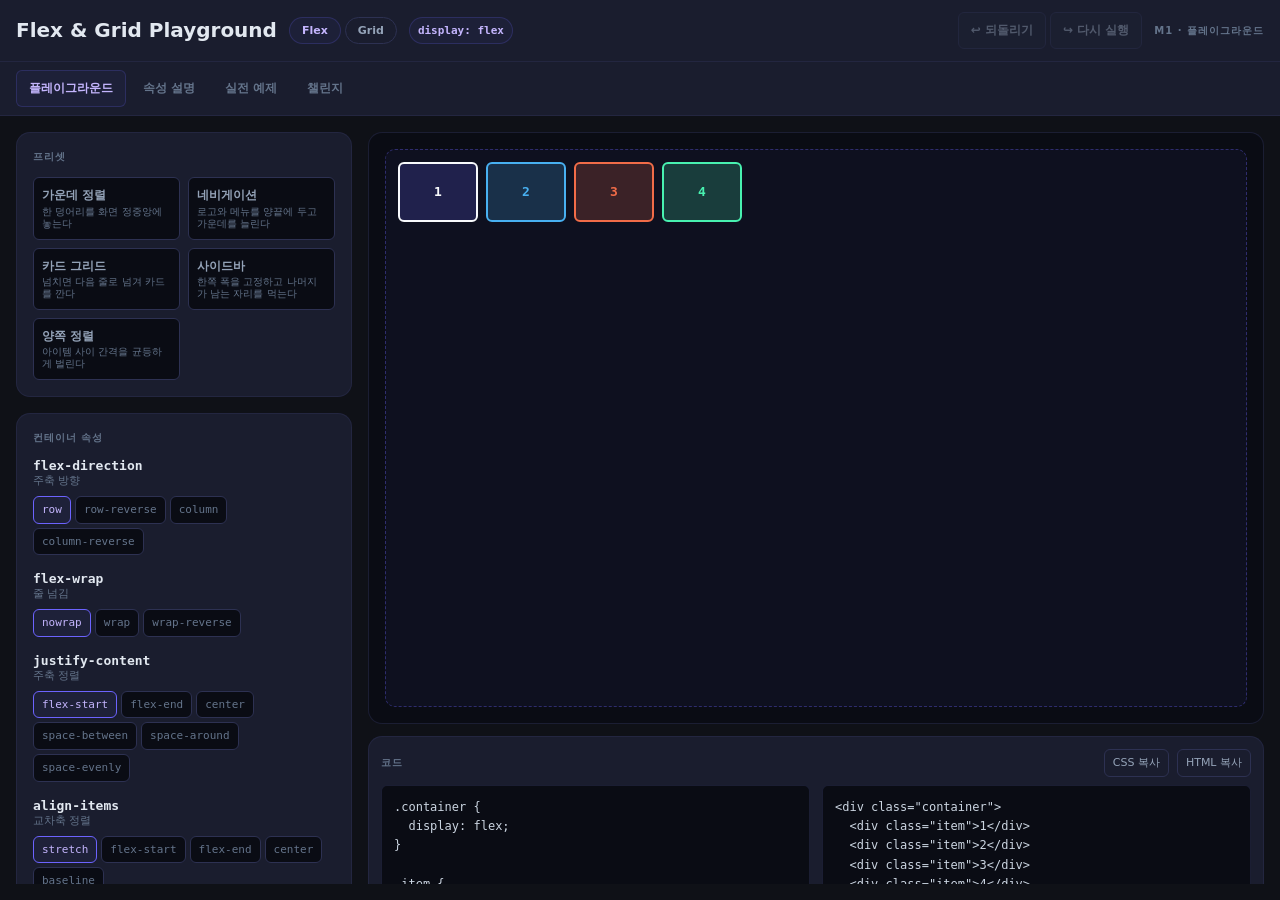
==== commit 05bed228: "feat(topic): Flex ↔ Grid 토픽 전환 구현 (F-01) 헤더에 토픽 버튼을 세우고 store.setTopic 으로 갈아탄다. 목록은 store.getTopics(" ====
--- a/index-v1.html
+++ b/index-v1.html
@@ -21,6 +21,8 @@
 
 <header class="fgp-header">
   <h1 class="fgp-title">Flex &amp; Grid Playground</h1>
+  <!-- 토픽 전환 마운트 지점 (F-01). 목록은 store의 getTopics()에서 나온다 -->
+  <div class="fgp-topics" role="radiogroup" aria-label="토픽" id="fgp-topics"></div>
   <span class="fgp-badge" id="fgp-topic-badge"></span>
   <span class="fgp-header__spacer"></span>
   <div class="fgp-toolbar" role="group" aria-label="실행 취소">
@@ -100,19 +102,14 @@
 
 </main>
 
-<!-- 나머지 3탭. 내용은 이후 단계에서 채운다 -->
 <!-- 속성 설명 마운트 지점. 목록과 데모는 스키마에서 나온다 -->
 <section id="fgp-panel-explain" role="tabpanel" aria-labelledby="fgp-tab-explain" hidden></section>
 
-<section class="fgp-placeholder" id="fgp-panel-examples" role="tabpanel" aria-labelledby="fgp-tab-examples" hidden>
-  <p class="fgp-placeholder__title">실전 예제</p>
-  <p class="fgp-placeholder__note">M2에서 구현 예정입니다. v0.1의 예제 18건을 이관합니다.</p>
-</section>
+<!-- 실전 예제 마운트 지점. 카드도 카테고리 필터도 topics/flex/examples.js에서 나온다 -->
+<section id="fgp-panel-examples" role="tabpanel" aria-labelledby="fgp-tab-examples" hidden></section>
 
-<section class="fgp-placeholder" id="fgp-panel-challenge" role="tabpanel" aria-labelledby="fgp-tab-challenge" hidden>
-  <p class="fgp-placeholder__title">챌린지</p>
-  <p class="fgp-placeholder__note">M2에서 구현 예정입니다. v0.1의 챌린지 8건을 이관합니다.</p>
-</section>
+<!-- 챌린지 마운트 지점. 문제도 컨트롤도 topics/flex/challenges.js와 스키마에서 나온다 -->
+<section id="fgp-panel-challenge" role="tabpanel" aria-labelledby="fgp-tab-challenge" hidden></section>
 
 <script type="module" src="js/main.js"></script>
 </body>
--- a/css/tokens.css
+++ b/css/tokens.css
@@ -132,6 +132,24 @@
 :root,
 [data-theme='dark'] {
   color-scheme: dark;
+
+  /**
+   * 서체 — 테마와 무관하다. 라이트 블록이 다시 정의하지 않으므로 여기 값이
+   * 두 테마에 그대로 쓰인다. 색과 달리 테마별로 갈릴 이유가 없어 한 번만 적는다.
+   *
+   * 고정폭을 두 가지로 나눈 것은 쓰는 이유가 다르기 때문이다.
+   *
+   *   code    "이건 코드다" — 코드 블록, 속성 이름, 속성 값, 단위, 축 이름표.
+   *           읽는 사람이 그대로 옮겨 쓸 수 있는 글자다. 15곳.
+   *   numeric "숫자를 자리 맞춰 세운다" — 아이템 번호, 개수 표시. 코드가 아니고,
+   *           폭이 일정해야 눈에 흔들리지 않아서 고정폭을 쓴다. 5곳.
+   *
+   * 지금은 같은 primitive 를 가리킨다. 나중에 코드 글꼴을 바꿀 때 프리뷰
+   * 아이템의 번호까지 함께 끌려가지 않도록 갈라 둔다.
+   */
+  --fgp-font-ui:      var(--p-font-ui);
+  --fgp-font-code:    var(--p-font-code);
+  --fgp-font-numeric: var(--p-font-code);
 
   /* 표면 */
   --fgp-surface-page:    var(--p-ink-900);
--- a/css/base.css
+++ b/css/base.css
@@ -21,7 +21,7 @@
   min-height: 100%;
   background: var(--fgp-surface-page);
   color: var(--fgp-text-primary);
-  font-family: var(--p-font-ui);
+  font-family: var(--fgp-font-ui);
   font-size: var(--fs-md);
   line-height: var(--lh-base);
   -webkit-font-smoothing: antialiased;
@@ -39,7 +39,7 @@
 kbd,
 samp,
 pre {
-  font-family: var(--p-font-code);
+  font-family: var(--fgp-font-code);
   font-size: var(--fs-xs);
 }
 
@@ -83,5 +83,5 @@
 }
 
 .fgp-mono {
-  font-family: var(--p-font-code);
+  font-family: var(--fgp-font-numeric);
 }
--- a/css/components.css
+++ b/css/components.css
@@ -17,7 +17,7 @@
   background: var(--fgp-accent-faint);
   border: 1px solid var(--fgp-accent-quiet);
   color: var(--fgp-accent-text);
-  font-family: var(--p-font-code);
+  font-family: var(--fgp-font-code);
   font-size: var(--fs-2xs);
   font-weight: var(--fw-semibold);
 }
@@ -102,7 +102,7 @@
 .fgp-itembar__count {
   margin-left: auto;
   color: var(--fgp-text-muted);
-  font-family: var(--p-font-code);
+  font-family: var(--fgp-font-numeric);
   font-size: var(--fs-2xs);
 }
 
@@ -132,7 +132,7 @@
 }
 
 .fgp-control__prop {
-  font-family: var(--p-font-code);
+  font-family: var(--fgp-font-code);
   font-size: var(--fs-sm);
   font-weight: var(--fw-semibold);
   line-height: var(--lh-tight);
@@ -159,7 +159,7 @@
   border-radius: var(--radius-sm);
   background: var(--fgp-surface-sunken);
   color: var(--fgp-text-muted);
-  font-family: var(--p-font-code);
+  font-family: var(--fgp-font-code);
   font-size: var(--fs-2xs);
   transition: background var(--dur-fast) var(--ease-out),
               border-color var(--dur-fast) var(--ease-out),
@@ -193,7 +193,7 @@
   min-width: var(--sp-8);
   text-align: right;
   color: var(--fgp-accent-text);
-  font-family: var(--p-font-code);
+  font-family: var(--fgp-font-code);
   font-size: var(--fs-2xs);
   font-weight: var(--fw-semibold);
 }
@@ -204,7 +204,7 @@
   border-radius: var(--radius-sm);
   background: var(--fgp-surface-sunken);
   color: var(--fgp-text-secondary);
-  font-family: var(--p-font-code);
+  font-family: var(--fgp-font-code);
   font-size: var(--fs-2xs);
 }
 
@@ -315,7 +315,7 @@
   border: 2px solid var(--fgp-item-accent);
   background: color-mix(in srgb, var(--fgp-item-accent) 20%, transparent);
   color: var(--fgp-item-accent);
-  font-family: var(--p-font-code);
+  font-family: var(--fgp-font-numeric);
   font-size: var(--fs-sm);
   font-weight: var(--fw-bold);
   /* 아이템도 --fgp-item-accent를 인라인으로 받으므로 all을 쓰지 않는다 */
@@ -454,7 +454,7 @@
   border: 1px solid var(--fgp-border-subtle);
   border-radius: var(--radius-sm);
   color: var(--fgp-code-text);
-  font-family: var(--p-font-code);
+  font-family: var(--fgp-font-code);
   font-size: var(--fs-2xs);
   line-height: var(--lh-base);
   white-space: pre;
@@ -561,14 +561,14 @@
 }
 
 /* --------------------------------------------------------------------------
-   속성 설명 탭 (ui/explain.js)
-
-   데모 요소에는 인라인 스타일이 붙는다. 어떤 속성의 어떤 값을 보여줄지가
-   스키마에서 오므로 CSS 규칙으로 미리 적을 수 없다. renderer가 프리뷰에
-   값을 얹는 것과 같은 성격이다.
+   좌우 2열 탭 — 속성 설명 · 실전 예제 · 챌린지가 같은 판을 쓴다
+
+   속성 설명 탭의 모양을 그대로 뽑아 온 것이다. 셋이 같은 목록 · 같은 선택 표시 ·
+   같은 여백 · 같은 스크롤 규칙을 쓴다. 탭마다 다른 것은 본문 안에서 처리하고
+   틀은 건드리지 않는다.
    -------------------------------------------------------------------------- */
 
-.fgp-explain {
+.fgp-pane {
   display: grid;
   grid-template-columns: minmax(0, 14rem) minmax(0, 1fr);
   gap: var(--sp-4);
@@ -578,14 +578,21 @@
 
 /**
  * 목록과 본문이 각각 스크롤한다. 둘 다 화면을 넘기므로 한쪽에 묶으면
- * 속성을 고르러 갈 때마다 본문을 스크롤해서 되돌아와야 한다.
+ * 항목을 고르러 갈 때마다 본문을 스크롤해서 되돌아와야 한다.
  *
  * 모바일은 제외한다. 그 구간은 페이지가 스크롤되므로 안쪽에 또 스크롤을
  * 만들면 손가락이 어느 쪽을 움직일지 알 수 없다.
  */
 @media (min-width: 600px) {
-  .fgp-explain__nav,
-  .fgp-explain__detail-stage {
+  /* 패널이 아니라 두 열이 스크롤한다. 패널까지 스크롤하면 스크롤바가 둘 겹친다.
+     layout.css의 [role='tabpanel'] 규칙과 선택자 가중치가 같으므로 뒤에
+     불러오는 이 파일이 이긴다. layout.css는 건드리지 않았다. */
+  .fgp-pane {
+    overflow: hidden;
+  }
+
+  .fgp-pane__side,
+  .fgp-pane__stage {
     min-height: 0;
     overflow-y: auto;
     overscroll-behavior: contain;
@@ -593,7 +600,7 @@
   }
 }
 
-.fgp-explain__nav {
+.fgp-pane__side {
   display: flex;
   flex-direction: column;
   gap: var(--sp-1);
@@ -603,7 +610,7 @@
   border-radius: var(--radius-lg);
 }
 
-.fgp-explain__navitem {
+.fgp-pane__item {
   display: flex;
   flex-direction: column;
   align-items: flex-start;
@@ -615,30 +622,74 @@
   text-align: left;
 }
 
-.fgp-explain__navitem code {
-  font-family: var(--p-font-code);
+.fgp-pane__item__name {
   font-size: var(--fs-xs);
   font-weight: var(--fw-semibold);
   color: var(--fgp-text-secondary);
 }
 
-.fgp-explain__navitem span {
-  font-size: var(--fs-3xs);
-  color: var(--fgp-text-muted);
-}
-
-.fgp-explain__navitem:hover code {
+/* 속성 이름처럼 코드인 항목만 고정폭이다. 보통 글은 본문 글꼴을 쓴다 */
+code.fgp-pane__item__name {
+  font-family: var(--fgp-font-code);
+}
+
+.fgp-pane__item__meta {
+  font-size: var(--fs-3xs);
+  color: var(--fgp-text-muted);
+}
+
+.fgp-pane__item:hover .fgp-pane__item__name {
   color: var(--fgp-text-primary);
 }
 
-.fgp-explain__navitem.is-selected {
+.fgp-pane__item.is-selected {
   background: var(--fgp-accent-faint);
   border-color: var(--fgp-accent-quiet);
 }
 
-.fgp-explain__navitem.is-selected code {
+.fgp-pane__item.is-selected .fgp-pane__item__name {
   color: var(--fgp-accent-text);
 }
+
+/* 본문의 여백 체계. 보이는 자식이 하나뿐인 탭에서는 gap이 드러나지 않는다 */
+.fgp-pane__stage {
+  display: flex;
+  flex-direction: column;
+  gap: var(--sp-3);
+  min-width: 0;
+}
+
+/**
+ * 본문은 넘치면 스크롤한다. 줄어들어서는 안 된다.
+ *
+ * flex 자식의 기본값은 flex-shrink: 1 이다. 본문 높이가 열에 묶여 있으므로
+ * 그대로 두면 자식들이 min-height 까지 찌그러진다. 챌린지 답안 프리뷰가
+ * 실제로 그랬다 — 바깥 상자가 64px 로 눌리고 안쪽 프리뷰 컨테이너 446px 가
+ * 상자 밖으로 삐져나왔다.
+ */
+.fgp-pane__stage > * {
+  flex: none;
+}
+
+/* 2열이 성립하지 않는 구간. 목록을 위로 눕히고 본문을 아래에 둔다 */
+@media (max-width: 599px) {
+  .fgp-pane {
+    grid-template-columns: minmax(0, 1fr);
+  }
+
+  .fgp-pane__side {
+    flex-direction: row;
+    flex-wrap: wrap;
+  }
+}
+
+/* --------------------------------------------------------------------------
+   속성 설명 탭 (ui/explain.js)
+
+   데모 요소에는 인라인 스타일이 붙는다. 어떤 속성의 어떤 값을 보여줄지가
+   스키마에서 오므로 CSS 규칙으로 미리 적을 수 없다. renderer가 프리뷰에
+   값을 얹는 것과 같은 성격이다.
+   -------------------------------------------------------------------------- */
 
 .fgp-explain__detail {
   display: flex;
@@ -658,7 +709,7 @@
 }
 
 .fgp-explain__detail__heading code {
-  font-family: var(--p-font-code);
+  font-family: var(--fgp-font-code);
   color: var(--fgp-text-primary);
 }
 
@@ -688,7 +739,7 @@
 .fgp-explain__detail__desc code,
 .fgp-explain__detail__tip code,
 .fgp-explain__detail__note code {
-  font-family: var(--p-font-code);
+  font-family: var(--fgp-font-code);
   color: var(--fgp-accent-text);
 }
 
@@ -721,7 +772,7 @@
 }
 
 .fgp-explain__case__name {
-  font-family: var(--p-font-code);
+  font-family: var(--fgp-font-code);
   font-size: var(--fs-2xs);
   font-weight: var(--fw-semibold);
   color: var(--fgp-accent-text);
@@ -734,7 +785,7 @@
 }
 
 .fgp-explain__axis {
-  font-family: var(--p-font-code);
+  font-family: var(--fgp-font-code);
   font-size: var(--fs-3xs);
   color: var(--fgp-text-muted);
 }
@@ -760,26 +811,23 @@
   border-radius: var(--radius-xs);
   background: color-mix(in srgb, var(--fgp-item-accent) 20%, transparent);
   color: var(--fgp-item-accent);
-  font-family: var(--p-font-code);
+  font-family: var(--fgp-font-numeric);
   font-size: var(--fs-3xs);
   font-weight: var(--fw-bold);
+}
+
+/* 비율 속성 데모 — 형제도 남은/모자란 공간의 배분에 참여해야 값이 구분된다.
+   형제가 flex: none 이면 대상 아이템 혼자 다 가져가 1과 2가 같은 그림이 된다.
+   basis 를 auto 로 두는 것은 의도한 것이다. flex-grow 는 크기가 아니라
+   "남은 공간"의 분배 비율이므로, 아이템의 원래 크기 위에 그 몫이 얹혀야 한다. */
+.fgp-explain__demo--ratio .fgp-explain__demoitem {
+  flex: 1 1 auto;
 }
 
 /* 값이 걸린 아이템을 눈에 띄게 한다 */
 .fgp-explain__demoitem[data-target='true'] {
   border-width: 2px;
   border-style: solid;
-}
-
-@media (max-width: 599px) {
-  .fgp-explain {
-    grid-template-columns: minmax(0, 1fr);
-  }
-
-  .fgp-explain__nav {
-    flex-direction: row;
-    flex-wrap: wrap;
-  }
 }
 
 /* --------------------------------------------------------------------------
@@ -826,3 +874,435 @@
   line-height: var(--lh-tight);
   color: var(--fgp-text-muted);
 }
+
+/* --------------------------------------------------------------------------
+   토픽 전환 (F-01)
+   -------------------------------------------------------------------------- */
+
+.fgp-topics {
+  display: flex;
+  gap: var(--sp-1);
+  padding: var(--sp-0);
+}
+
+.fgp-topic {
+  padding: var(--sp-1) var(--sp-3);
+  border: 1px solid var(--fgp-border-default);
+  border-radius: var(--radius-pill);
+  background: transparent;
+  color: var(--fgp-text-secondary);
+  font-size: var(--fs-2xs);
+  font-weight: var(--fw-semibold);
+}
+
+.fgp-topic:hover {
+  color: var(--fgp-text-primary);
+  border-color: var(--fgp-border-strong);
+}
+
+.fgp-topic[aria-checked='true'] {
+  background: var(--fgp-accent-faint);
+  border-color: var(--fgp-accent-quiet);
+  color: var(--fgp-accent-text);
+}
+
+/**
+ * 토픽 콘텐츠가 아직 없는 탭.
+ *
+ * 패널의 원래 내용을 감추고 안내만 남긴다. Flex 로 지어 둔 화면이 Grid 에서도
+ * 그대로 보이면 Grid 설명인 줄 읽게 된다.
+ */
+.fgp-topic-pending {
+  display: none;
+  margin: var(--sp-0);
+  padding: var(--sp-4);
+  color: var(--fgp-text-muted);
+  font-size: var(--fs-xs);
+}
+
+/* 패널이 2열 격자라 그냥 두면 왼쪽 좁은 칸에 끼어 줄이 꺾인다 */
+.is-topic-pending > .fgp-topic-pending {
+  display: block;
+  grid-column: 1 / -1;
+}
+
+.is-topic-pending > :not(.fgp-topic-pending) {
+  display: none;
+}
+
+/* --------------------------------------------------------------------------
+   실전 예제 (F-08) — 틀은 fgp-pane 이 잡는다. 여기는 그 탭에만 있는 것들이다
+   -------------------------------------------------------------------------- */
+
+/**
+ * 카테고리 색은 여기서 정한다. 데이터는 순번만 넘긴다.
+ *
+ * v0.1 은 hex 값을 데이터에 박아 뒀고 그 표가 카테고리와 어긋나 있었다.
+ * 순번으로 받으면 카테고리가 늘어도 데이터에 색을 적을 일이 없다.
+ */
+.fgp-example,
+.fgp-examples__listitem,
+.fgp-examples__filteritem {
+  --fgp-example-accent: var(--fgp-text-muted);
+}
+
+[data-category='1'] { --fgp-example-accent: var(--fgp-item-1); }
+[data-category='2'] { --fgp-example-accent: var(--fgp-item-2); }
+[data-category='3'] { --fgp-example-accent: var(--fgp-item-3); }
+[data-category='4'] { --fgp-example-accent: var(--fgp-item-4); }
+[data-category='5'] { --fgp-example-accent: var(--fgp-item-5); }
+[data-category='6'] { --fgp-example-accent: var(--fgp-item-6); }
+[data-category='7'] { --fgp-example-accent: var(--fgp-item-7); }
+[data-category='8'] { --fgp-example-accent: var(--fgp-item-8); }
+
+/* 필터가 목록 위에 오고, 스크롤은 목록 안에서만 일어난다 */
+.fgp-examples__side {
+  display: flex;
+  flex-direction: column;
+  gap: var(--sp-2);
+  min-height: 0;
+}
+
+.fgp-examples__side > .fgp-examples__list {
+  flex: 1;
+}
+
+.fgp-examples__filter {
+  display: flex;
+  flex-wrap: wrap;
+  align-items: center;
+  gap: var(--sp-1);
+}
+
+.fgp-examples__filteritem {
+  padding: var(--sp-0) var(--sp-2);
+  border: 1px solid var(--fgp-border-default);
+  border-radius: var(--radius-pill);
+  background: transparent;
+  color: var(--fgp-text-secondary);
+  font-size: var(--fs-3xs);
+  font-weight: var(--fw-semibold);
+}
+
+.fgp-examples__filteritem:hover {
+  color: var(--fgp-text-primary);
+  border-color: var(--fgp-border-strong);
+}
+
+.fgp-examples__filteritem[aria-checked='true'] {
+  border-color: var(--fgp-example-accent);
+  background: color-mix(in srgb, var(--fgp-example-accent) 18%, transparent);
+  color: var(--fgp-example-accent);
+}
+
+.fgp-examples__count {
+  width: 100%;
+  color: var(--fgp-text-muted);
+  font-size: var(--fs-3xs);
+}
+
+/* 목록 항목의 설명 줄은 카테고리다. 색으로도 구분한다 */
+.fgp-examples__listitem .fgp-pane__item__meta {
+  color: var(--fgp-example-accent);
+}
+
+.fgp-examples__listitem[hidden] {
+  display: none;
+}
+
+.fgp-example {
+  display: flex;
+  flex-direction: column;
+  gap: var(--sp-2);
+  min-width: 0;
+}
+
+.fgp-example[hidden] {
+  display: none;
+}
+
+.fgp-example__head {
+  display: flex;
+  flex-wrap: wrap;
+  align-items: center;
+  gap: var(--sp-2);
+}
+
+.fgp-example__cat {
+  padding: var(--sp-0) var(--sp-2);
+  border: 1px solid color-mix(in srgb, var(--fgp-example-accent) 40%, transparent);
+  border-radius: var(--radius-pill);
+  background: color-mix(in srgb, var(--fgp-example-accent) 15%, transparent);
+  color: var(--fgp-example-accent);
+  font-size: var(--fs-3xs);
+  font-weight: var(--fw-bold);
+}
+
+.fgp-example__title {
+  margin: var(--sp-0);
+  font-size: var(--fs-md);
+  font-weight: var(--fw-semibold);
+  color: var(--fgp-text-primary);
+}
+
+.fgp-example__desc {
+  margin: var(--sp-0);
+  color: var(--fgp-text-secondary);
+  font-size: var(--fs-xs);
+  line-height: var(--lh-base);
+}
+
+/* 높이는 데이터가 정한다. height 속성으로 들어오므로 여기서 잡지 않는다 */
+.fgp-example__frame {
+  display: block;
+  width: 100%;
+  border: 1px solid var(--fgp-border-subtle);
+  border-radius: var(--radius-md);
+  background: var(--fgp-preview-bg);
+}
+
+/* CSS와 HTML을 나란히 둔다. 플레이그라운드의 코드 영역과 같은 짜임이다 */
+.fgp-example__codes {
+  display: grid;
+  grid-template-columns: repeat(2, minmax(0, 1fr));
+  gap: var(--sp-3);
+  align-items: start;
+}
+
+.fgp-example__code {
+  border: 1px solid var(--fgp-border-subtle);
+  border-radius: var(--radius-md);
+  background: var(--fgp-code-bg);
+}
+
+.fgp-example__code__head {
+  display: flex;
+  align-items: center;
+  gap: var(--sp-2);
+  padding: var(--sp-1) var(--sp-2);
+  border-bottom: 1px solid var(--fgp-border-subtle);
+}
+
+.fgp-example__code__name {
+  margin: var(--sp-0);
+  margin-right: auto;
+  color: var(--fgp-text-muted);
+  font-family: var(--fgp-font-code);
+  font-size: var(--fs-3xs);
+  font-weight: var(--fw-semibold);
+}
+
+.fgp-example__code__block {
+  margin: var(--sp-0);
+  padding: var(--sp-2);
+  max-height: calc(var(--sp-16) * 5);
+  overflow: auto;
+  overscroll-behavior: contain;
+  color: var(--fgp-code-text);
+  font-family: var(--fgp-font-code);
+  font-size: var(--fs-3xs);
+  line-height: var(--lh-base);
+  white-space: pre;
+}
+
+/* 좁으면 코드 두 열이 읽히지 않는다 */
+@media (max-width: 1023px) {
+  .fgp-example__codes {
+    grid-template-columns: minmax(0, 1fr);
+  }
+}
+
+/* 목록이 가로로 눕는 구간에서는 필터도 한 줄을 통째로 쓴다 */
+@media (max-width: 599px) {
+  .fgp-examples__side {
+    display: block;
+  }
+
+  .fgp-examples__filter {
+    margin-bottom: var(--sp-2);
+  }
+}
+
+/* --------------------------------------------------------------------------
+   챌린지 (F-09)
+   -------------------------------------------------------------------------- */
+
+/* 클리어 표시는 색만으로 하지 않는다. 이름 줄 끝에 표식을 붙인다 */
+.fgp-challenge__listitem.is-solved .fgp-pane__item__name::after {
+  content: ' ✔';
+  color: var(--fgp-state-correct);
+}
+
+.fgp-challenge__work__head {
+  display: flex;
+  align-items: baseline;
+  gap: var(--sp-2);
+}
+
+.fgp-challenge__work__title {
+  margin: var(--sp-0);
+  font-size: var(--fs-md);
+  font-weight: var(--fw-semibold);
+  color: var(--fgp-text-primary);
+}
+
+.fgp-challenge__progress {
+  margin-left: auto;
+  padding: var(--sp-0) var(--sp-2);
+  border: 1px solid var(--fgp-border-default);
+  border-radius: var(--radius-pill);
+  color: var(--fgp-text-muted);
+  font-size: var(--fs-3xs);
+  font-weight: var(--fw-semibold);
+}
+
+.fgp-challenge__work__desc {
+  margin: var(--sp-0);
+  color: var(--fgp-text-secondary);
+  font-size: var(--fs-xs);
+  line-height: var(--lh-base);
+}
+
+.fgp-challenge__goal-wrap {
+  padding: var(--sp-3);
+  background: var(--fgp-surface-panel);
+  border: 1px solid var(--fgp-border-subtle);
+  border-radius: var(--radius-md);
+}
+
+.fgp-challenge__goal__label {
+  margin: var(--sp-0) var(--sp-0) var(--sp-2);
+  color: var(--fgp-text-muted);
+  font-size: var(--fs-3xs);
+  font-weight: var(--fw-semibold);
+}
+
+/* 판의 나머지는 문제 데이터가 정한다. 여기 있는 것은 어느 문제에나 같은 값이다 */
+.fgp-challenge__goal {
+  display: flex;
+  gap: var(--sp-1);
+  padding: var(--sp-1);
+  background: var(--fgp-preview-bg);
+  border: 1px dashed var(--fgp-preview-container-edge);
+  border-radius: var(--radius-sm);
+}
+
+.fgp-challenge__goalitem {
+  display: flex;
+  align-items: center;
+  justify-content: center;
+  flex: none;
+  width: var(--sp-6);
+  height: var(--sp-6);
+  border: 1px solid var(--fgp-item-accent);
+  border-radius: var(--radius-xs);
+  background: color-mix(in srgb, var(--fgp-item-accent) 20%, transparent);
+  color: var(--fgp-item-accent);
+  font-family: var(--fgp-font-numeric);
+  font-size: var(--fs-3xs);
+  font-weight: var(--fw-bold);
+}
+
+.fgp-challenge__tagbar {
+  display: flex;
+  flex-wrap: wrap;
+  gap: var(--sp-1);
+}
+
+.fgp-challenge__tag {
+  padding: var(--sp-0) var(--sp-2);
+  border: 1px solid var(--fgp-border-default);
+  border-radius: var(--radius-pill);
+  color: var(--fgp-text-muted);
+  font-family: var(--fgp-font-code);
+  font-size: var(--fs-3xs);
+}
+
+/* 맞고 틀림을 색만으로 알리지 않는다. 앞에 기호를 붙인다 */
+.fgp-challenge__tag.is-match {
+  border-color: var(--fgp-state-correct);
+  color: var(--fgp-state-correct);
+}
+
+.fgp-challenge__tag.is-match::before {
+  content: '✔ ';
+}
+
+.fgp-challenge__tag.is-mismatch {
+  border-color: var(--fgp-state-incorrect);
+  color: var(--fgp-state-incorrect);
+}
+
+.fgp-challenge__tag.is-mismatch::before {
+  content: '✘ ';
+}
+
+.fgp-challenge__controls {
+  display: grid;
+  grid-template-columns: repeat(auto-fit, minmax(15rem, 1fr));
+  gap: var(--sp-3);
+  padding: var(--sp-3);
+  background: var(--fgp-surface-panel);
+  border: 1px solid var(--fgp-border-subtle);
+  border-radius: var(--radius-md);
+}
+
+/**
+ * 답안 프리뷰는 여기까지만 넓어진다.
+ *
+ * 줄 넘김 문제의 아이템 폭을 ui/challenge.js 가 이 한계에 맞춰 계산한다.
+ * 컨테이너가 한없이 넓어지면 아무리 넓은 아이템도 한 줄에 들어가 버려
+ * 문제가 성립하지 않는다. --sp-16 × 16 = 1024px 이고, 그 숫자가
+ * challenge.js 의 REFERENCE_WIDTH 와 같아야 한다.
+ *
+ * 네 구간(375 · 768 · 1024 · 1280)에서는 컨테이너가 이 값보다 좁으므로
+ * 겉모습이 달라지지 않는다. 더 넓은 화면에서만 상한이 걸린다.
+ */
+.fgp-challenge__preview .fgp-preview__container {
+  max-width: calc(var(--sp-16) * 16);
+}
+
+.fgp-challenge__preview {
+  display: flex;
+  min-height: var(--sp-16);
+  padding: var(--sp-3);
+  background: var(--fgp-preview-bg);
+  border: 1px solid var(--fgp-border-subtle);
+  border-radius: var(--radius-md);
+}
+
+.fgp-challenge__work__actions {
+  display: flex;
+  gap: var(--sp-2);
+}
+
+.fgp-challenge__hint {
+  margin: var(--sp-0);
+  padding: var(--sp-2) var(--sp-3);
+  background: var(--fgp-accent-faint);
+  border-left: 3px solid var(--fgp-state-hint);
+  border-radius: var(--radius-sm);
+  color: var(--fgp-text-secondary);
+  font-size: var(--fs-2xs);
+  line-height: var(--lh-base);
+}
+
+.fgp-challenge__hint[hidden] {
+  display: none;
+}
+
+.fgp-challenge__result {
+  margin: var(--sp-0);
+  min-height: var(--sp-4);
+  color: var(--fgp-text-muted);
+  font-size: var(--fs-2xs);
+}
+
+.fgp-challenge__result.is-match {
+  color: var(--fgp-state-correct);
+  font-weight: var(--fw-semibold);
+}
+
+.fgp-challenge__result.is-mismatch {
+  color: var(--fgp-state-incorrect);
+}
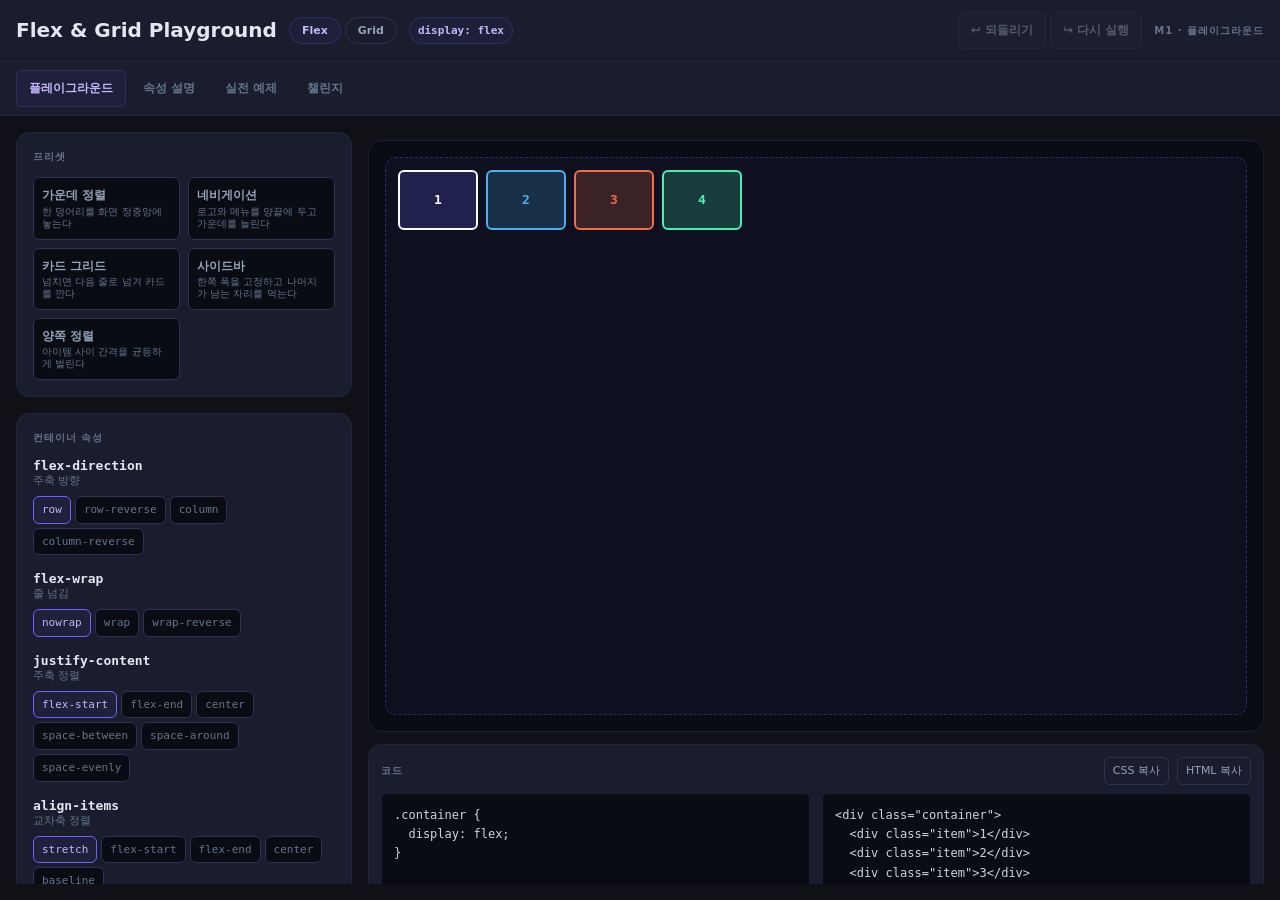
==== commit 79811c69: "feat(grid): 그리드 라인 번호 오버레이 구현 (GR-05) 프리뷰 위에 라인 번호를 겹쳐 보여 준다. span 컨트롤에 '1 / 3' 을 넣었을 때 왜 두 칸인지는 라인 " ====
--- a/index-v1.html
+++ b/index-v1.html
@@ -85,7 +85,10 @@
   </aside>
 
   <section class="fgp-preview" aria-label="프리뷰">
-    <!-- 프리뷰 마운트 지점 -->
+    <!-- 프리뷰 도구 마운트 지점. 라인 번호 토글(GR-05)이 여기 붙는다 -->
+    <div class="fgp-preview__tools" id="fgp-preview-tools"></div>
+
+    <!-- 프리뷰 마운트 지점. 라인 오버레이도 이 안에 겹친다 -->
     <div class="fgp-preview__stage" id="fgp-preview"></div>
 
     <section class="fgp-code" aria-labelledby="fgp-code-title">
--- a/css/components.css
+++ b/css/components.css
@@ -270,6 +270,8 @@
    -------------------------------------------------------------------------- */
 
 .fgp-preview__stage {
+  /* 라인 오버레이가 이 상자를 기준으로 자리를 잡는다 (GR-05) */
+  position: relative;
   padding: var(--sp-4);
   background: var(--fgp-preview-bg);
   border: 1px solid var(--fgp-border-subtle);
@@ -876,6 +878,364 @@
 }
 
 /* --------------------------------------------------------------------------
+   트랙 편집기 (GR-03)
+   -------------------------------------------------------------------------- */
+
+.fgp-track {
+  display: flex;
+  flex-direction: column;
+  gap: var(--sp-2);
+}
+
+.fgp-track__list {
+  display: flex;
+  flex-direction: column;
+  gap: var(--sp-1);
+}
+
+/* 번호 · 단위 · 값 · 버튼 세 개. 값 칸만 남는 자리를 먹는다 */
+.fgp-track__row {
+  display: grid;
+  grid-template-columns: auto minmax(0, 7rem) minmax(0, 1fr) repeat(3, auto);
+  align-items: center;
+  gap: var(--sp-1);
+}
+
+.fgp-track__num {
+  color: var(--fgp-text-muted);
+  font-family: var(--fgp-font-numeric);
+  font-size: var(--fs-3xs);
+}
+
+.fgp-track__unit {
+  min-width: 0;
+  padding: var(--sp-1);
+  border: 1px solid var(--fgp-border-default);
+  border-radius: var(--radius-sm);
+  background: var(--fgp-surface-raised);
+  color: var(--fgp-text-primary);
+  font-family: var(--fgp-font-code);
+  font-size: var(--fs-3xs);
+}
+
+.fgp-track__size {
+  min-width: 0;
+  width: 100%;
+  padding: var(--sp-1);
+  border: 1px solid var(--fgp-border-default);
+  border-radius: var(--radius-sm);
+  background: var(--fgp-surface-sunken);
+  color: var(--fgp-text-primary);
+  font-family: var(--fgp-font-numeric);
+  font-size: var(--fs-3xs);
+}
+
+/* minmax 는 최소·최대 두 칸이 한 자리를 나눠 쓴다 */
+.fgp-track__range {
+  display: grid;
+  grid-template-columns: repeat(2, minmax(0, 1fr));
+  gap: var(--sp-1);
+  min-width: 0;
+}
+
+.fgp-track__bar {
+  display: flex;
+  align-items: center;
+  gap: var(--sp-2);
+}
+
+.fgp-track__toggle {
+  display: flex;
+  align-items: center;
+  gap: var(--sp-1);
+  color: var(--fgp-text-muted);
+  font-size: var(--fs-3xs);
+}
+
+/* 지금 값이 CSS 로 어떻게 나가는지 그대로 보여 준다 */
+.fgp-track__preview {
+  padding: var(--sp-1) var(--sp-2);
+  background: var(--fgp-code-bg);
+  border: 1px solid var(--fgp-border-subtle);
+  border-radius: var(--radius-sm);
+  color: var(--fgp-code-value);
+  font-family: var(--fgp-font-code);
+  font-size: var(--fs-3xs);
+  overflow-x: auto;
+  white-space: nowrap;
+}
+
+/* 자리가 좁으면 값 칸을 다음 줄로 내린다 */
+@media (max-width: 1023px) {
+  .fgp-track__row {
+    grid-template-columns: auto minmax(0, 1fr) repeat(3, auto);
+  }
+
+  .fgp-track__range,
+  .fgp-track__row > .fgp-track__size {
+    grid-column: 1 / -1;
+  }
+}
+
+/* --------------------------------------------------------------------------
+   라인 좌표 편집기 (GR-02)
+   -------------------------------------------------------------------------- */
+
+.fgp-span {
+  display: flex;
+  flex-direction: column;
+  gap: var(--sp-1);
+}
+
+.fgp-span__mode {
+  display: flex;
+  gap: var(--sp-1);
+}
+
+.fgp-span__option {
+  flex: 1;
+  padding: var(--sp-1);
+  border: 1px solid var(--fgp-border-default);
+  border-radius: var(--radius-sm);
+  background: transparent;
+  color: var(--fgp-text-secondary);
+  font-family: var(--fgp-font-code);
+  font-size: var(--fs-3xs);
+}
+
+.fgp-span__option:hover {
+  color: var(--fgp-text-primary);
+  border-color: var(--fgp-border-strong);
+}
+
+.fgp-span__option[aria-checked='true'] {
+  background: var(--fgp-accent-faint);
+  border-color: var(--fgp-accent-quiet);
+  color: var(--fgp-accent-text);
+}
+
+.fgp-span__field {
+  width: 100%;
+  padding: var(--sp-1);
+  border: 1px solid var(--fgp-border-default);
+  border-radius: var(--radius-sm);
+  background: var(--fgp-surface-sunken);
+  color: var(--fgp-text-primary);
+  font-family: var(--fgp-font-numeric);
+  font-size: var(--fs-3xs);
+}
+
+.fgp-span__field[hidden] {
+  display: none;
+}
+
+/* 범위를 막지 않는 대신 무엇을 넣는 자리인지 알려 준다 */
+.fgp-span__hint {
+  margin: var(--sp-0);
+  color: var(--fgp-text-muted);
+  font-size: var(--fs-3xs);
+  line-height: var(--lh-base);
+}
+
+.fgp-span__preview {
+  padding: var(--sp-1) var(--sp-2);
+  background: var(--fgp-code-bg);
+  border: 1px solid var(--fgp-border-subtle);
+  border-radius: var(--radius-sm);
+  color: var(--fgp-code-value);
+  font-family: var(--fgp-font-code);
+  font-size: var(--fs-3xs);
+}
+
+/* --------------------------------------------------------------------------
+   영역 이름 편집기 (GR-04, 1차 — 텍스트 입력 + 검증)
+   -------------------------------------------------------------------------- */
+
+.fgp-area {
+  display: flex;
+  flex-direction: column;
+  gap: var(--sp-1);
+}
+
+.fgp-area__mode {
+  display: flex;
+  gap: var(--sp-1);
+}
+
+.fgp-area__option {
+  flex: 1;
+  padding: var(--sp-1);
+  border: 1px solid var(--fgp-border-default);
+  border-radius: var(--radius-sm);
+  background: transparent;
+  color: var(--fgp-text-secondary);
+  font-family: var(--fgp-font-code);
+  font-size: var(--fs-3xs);
+}
+
+.fgp-area__option:hover {
+  color: var(--fgp-text-primary);
+  border-color: var(--fgp-border-strong);
+}
+
+.fgp-area__option[aria-checked='true'] {
+  background: var(--fgp-accent-faint);
+  border-color: var(--fgp-accent-quiet);
+  color: var(--fgp-accent-text);
+}
+
+/* 행이 그대로 보여야 하므로 줄바꿈을 살린다 */
+.fgp-area__input {
+  width: 100%;
+  padding: var(--sp-2);
+  border: 1px solid var(--fgp-border-default);
+  border-radius: var(--radius-sm);
+  background: var(--fgp-surface-sunken);
+  color: var(--fgp-text-primary);
+  font-family: var(--fgp-font-code);
+  font-size: var(--fs-3xs);
+  line-height: var(--lh-base);
+  resize: vertical;
+  white-space: pre;
+}
+
+.fgp-area__input[hidden] {
+  display: none;
+}
+
+/* 오류가 있는 동안에는 입력 칸 테두리로도 알린다. 글자만으로 알리지 않는다 */
+.fgp-area.is-invalid .fgp-area__input {
+  border-color: var(--fgp-state-incorrect);
+}
+
+.fgp-area__status {
+  margin: var(--sp-0);
+  color: var(--fgp-text-muted);
+  font-size: var(--fs-3xs);
+  line-height: var(--lh-base);
+}
+
+.fgp-area.is-invalid .fgp-area__status {
+  color: var(--fgp-state-incorrect);
+}
+
+.fgp-area__errors {
+  display: flex;
+  flex-direction: column;
+  gap: var(--sp-0);
+  margin: var(--sp-0);
+  padding-left: var(--sp-4);
+}
+
+.fgp-area__errors[hidden] {
+  display: none;
+}
+
+.fgp-area__error {
+  color: var(--fgp-state-incorrect);
+  font-size: var(--fs-3xs);
+  line-height: var(--lh-base);
+}
+
+/* grid-area가 참조할 이름들. 지금은 보여 주기만 한다 */
+.fgp-area__names {
+  margin: var(--sp-0);
+  color: var(--fgp-text-muted);
+  font-family: var(--fgp-font-code);
+  font-size: var(--fs-3xs);
+}
+
+.fgp-area__names[hidden] {
+  display: none;
+}
+
+.fgp-area__preview {
+  padding: var(--sp-1) var(--sp-2);
+  background: var(--fgp-code-bg);
+  border: 1px solid var(--fgp-border-subtle);
+  border-radius: var(--radius-sm);
+  color: var(--fgp-code-value);
+  font-family: var(--fgp-font-code);
+  font-size: var(--fs-3xs);
+  white-space: pre;
+  overflow-x: auto;
+}
+
+/* --------------------------------------------------------------------------
+   그리드 라인 번호 오버레이 (GR-05)
+   -------------------------------------------------------------------------- */
+
+.fgp-preview__tools {
+  display: flex;
+  justify-content: flex-end;
+  gap: var(--sp-2);
+  margin-bottom: var(--sp-2);
+}
+
+.fgp-preview__tools:empty {
+  display: none;
+}
+
+/**
+ * 프리뷰 위에 겹친다.
+ *
+ * pointer-events 를 끄는 것이 핵심이다. 아이템을 눌러 고르는 동작(F-05)을
+ * 오버레이가 가로채면 라인 번호를 켠 순간 프리뷰가 죽는다.
+ *
+ * 자리는 스테이지의 안쪽 여백 안쪽이다. renderer 가 그린 컨테이너가 그 자리에
+ * 있고, 오버레이는 같은 원점을 쓴다.
+ */
+.fgp-gridlines {
+  position: absolute;
+  inset: var(--sp-4);
+  pointer-events: none;
+  z-index: 1;
+}
+
+.fgp-gridlines[hidden] {
+  display: none;
+}
+
+/* 원점은 컨테이너의 콘텐츠 상자다. 값은 JS 가 재서 알려 준다 */
+.fgp-gridlines__axis {
+  position: absolute;
+  top: var(--fgp-gridlines-y, 0);
+  left: var(--fgp-gridlines-x, 0);
+}
+
+/* 라인 자리는 JS 가 --fgp-gridline-offset 으로 알려 준다 */
+.fgp-gridlines__label {
+  position: absolute;
+  padding: var(--sp-0) var(--sp-1);
+  border: 1px var(--fgp-grid-line-style-explicit) var(--fgp-grid-line-explicit);
+  border-radius: var(--radius-xs);
+  background: var(--fgp-grid-line-number-bg);
+  color: var(--fgp-grid-line-number-fg);
+  font-family: var(--fgp-font-numeric);
+  font-size: var(--fs-3xs);
+  line-height: var(--lh-tight);
+  white-space: nowrap;
+}
+
+/* 암시적 트랙의 라인. 색만으로 나누지 않고 선 모양도 함께 바꾼다 */
+.fgp-gridlines__label.is-implicit {
+  border-style: var(--fgp-grid-line-style-implicit);
+  border-color: var(--fgp-grid-line-implicit);
+}
+
+.fgp-gridlines__label[data-side='top'] {
+  top: 0;
+  left: var(--fgp-gridline-offset, 0);
+  transform: translate(-50%, -50%);
+}
+
+.fgp-gridlines__label[data-side='left'] {
+  left: 0;
+  top: var(--fgp-gridline-offset, 0);
+  transform: translate(-50%, -50%);
+}
+
+/* --------------------------------------------------------------------------
    토픽 전환 (F-01)
    -------------------------------------------------------------------------- */
 
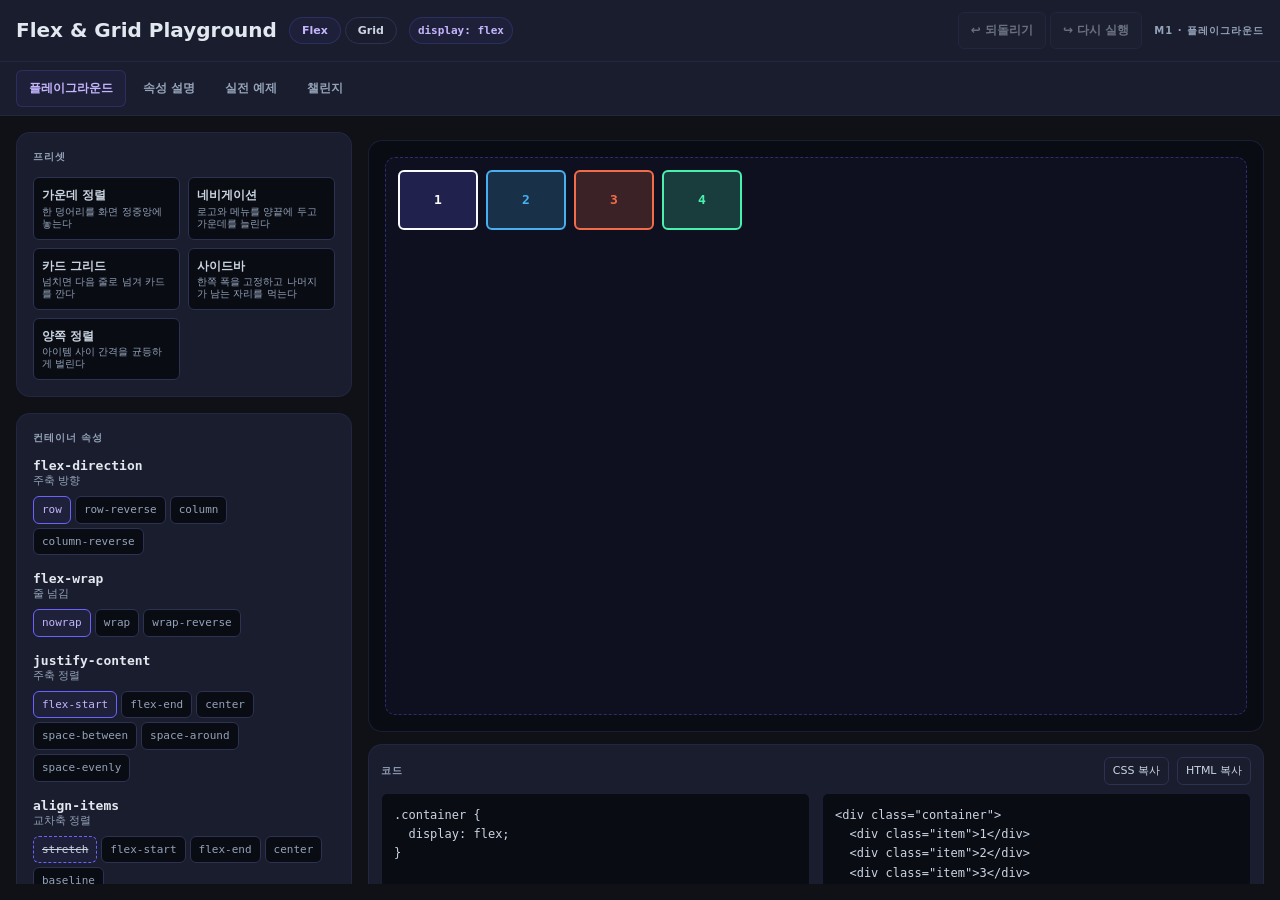
==== commit 572baf7b: "fix(a11y): 탭 패널 넷을 main 으로 감싸 본문 랜드마크 확보 (3/3) 플레이그라운드 패널이 <main> 이면서 role="tabpanel" 을 달고 있어 암시 역할이" ====
--- a/index-v1.html
+++ b/index-v1.html
@@ -35,7 +35,12 @@
 <!-- 탭 버튼 마운트 지점. 목록은 store의 TABS에서 나온다 -->
 <nav class="fgp-tabs" role="tablist" aria-label="화면 전환" id="fgp-tabs"></nav>
 
-<main class="fgp-shell" id="fgp-panel-playground" role="tabpanel" aria-labelledby="fgp-tab-playground">
+<!-- 탭 패널 넷을 감싸는 본문 랜드마크.
+     패널마다 role="tabpanel" 이 붙어 암시 역할을 덮으므로, main 은 바깥에
+     따로 두어야 문서에 본문 랜드마크가 생긴다. -->
+<main class="fgp-main">
+
+<div class="fgp-shell" id="fgp-panel-playground" role="tabpanel" aria-labelledby="fgp-tab-playground">
 
   <aside class="fgp-panel">
     <section class="fgp-panel__section" aria-labelledby="fgp-presets-title">
@@ -103,7 +108,7 @@
     </section>
   </section>
 
-</main>
+</div>
 
 <!-- 속성 설명 마운트 지점. 목록과 데모는 스키마에서 나온다 -->
 <section id="fgp-panel-explain" role="tabpanel" aria-labelledby="fgp-tab-explain" hidden></section>
@@ -114,6 +119,8 @@
 <!-- 챌린지 마운트 지점. 문제도 컨트롤도 topics/flex/challenges.js와 스키마에서 나온다 -->
 <section id="fgp-panel-challenge" role="tabpanel" aria-labelledby="fgp-tab-challenge" hidden></section>
 
+</main>
+
 <script type="module" src="js/main.js"></script>
 </body>
 </html>
--- a/css/tokens.css
+++ b/css/tokens.css
@@ -163,10 +163,18 @@
   --fgp-border-default: var(--p-ink-600);
   --fgp-border-strong:  var(--p-ink-400);
 
-  /* 텍스트 */
+  /* 텍스트 — 램프를 한 단계씩 올렸다 (M6 접근성 측정)
+
+     ink-300 은 이 팔레트의 어느 표면에서도 4.5:1 을 넘지 못한다.
+     page 3.97 · panel 3.50 · raised 3.31 · sunken 4.10 — 전부 미달이다.
+     muted 를 ink-200 으로 올리면 6.15~7.61 로 통과하는데, 그러면 secondary 와
+     같은 값이 되어 위계가 무너지므로 secondary 도 ink-100 으로 함께 올렸다.
+
+     결과는 050 / 100 / 200 으로 한 칸씩 벌어진 사다리다. 최소 대비는
+     raised(ink-700) 위에서 primary 12.79 · secondary 10.62 · muted 6.15 다. */
   --fgp-text-primary:   var(--p-ink-050);
-  --fgp-text-secondary: var(--p-ink-200);
-  --fgp-text-muted:     var(--p-ink-300);
+  --fgp-text-secondary: var(--p-ink-100);
+  --fgp-text-muted:     var(--p-ink-200);
   --fgp-text-inverse:   var(--p-ink-950);
   --fgp-text-onaccent:  var(--p-ink-000);
 
@@ -225,7 +233,7 @@
   --fgp-code-selector: var(--p-amber-400);
   --fgp-code-property: var(--p-sky-300);
   --fgp-code-value:    var(--p-mint-400);
-  --fgp-code-comment:  var(--p-ink-300);
+  --fgp-code-comment:  var(--p-ink-200);   /* ink-300 은 code-bg 위에서 4.10 */
   --fgp-code-tag:      var(--p-coral-400);
   --fgp-code-attr:     var(--p-violet-300);
 }
@@ -248,9 +256,12 @@
   --fgp-border-default: var(--p-ink-100);
   --fgp-border-strong:  var(--p-ink-300);
 
+  /* 다크와 같은 이유로 한 단계씩 내렸다. ink-300 은 raised(ink-050) 위에서
+     3.86, sunken 위에서 4.23 으로 미달이다. 최소 대비는 raised 위에서
+     primary 15.31 · secondary 8.40 · muted 6.15 다. */
   --fgp-text-primary:   var(--p-ink-900);
-  --fgp-text-secondary: var(--p-ink-400);
-  --fgp-text-muted:     var(--p-ink-300);
+  --fgp-text-secondary: var(--p-ink-500);
+  --fgp-text-muted:     var(--p-ink-400);
   --fgp-text-inverse:   var(--p-ink-000);
   --fgp-text-onaccent:  var(--p-ink-000);
 
@@ -268,7 +279,7 @@
 
   --fgp-code-bg:      #f4f6fa;
   --fgp-code-text:    var(--p-ink-800);
-  --fgp-code-comment: var(--p-ink-300);
+  --fgp-code-comment: var(--p-ink-400);   /* ink-300 은 code-bg 위에서 4.40 */
 }
 
 /* ==========================================================================
@@ -285,11 +296,16 @@
     --fgp-surface-sunken: #eef2f7;
     --fgp-border-default: var(--p-ink-100);
     --fgp-text-primary:   var(--p-ink-900);
-    --fgp-text-secondary: var(--p-ink-400);
+    --fgp-text-secondary: var(--p-ink-500);
+    /* muted 와 code-comment 를 여기서도 덮는다. 두 토픽이 같은 값을 쓰던
+       때는 생략해도 됐지만, 이제 :root 의 값이 밝은 색이라 그대로 두면
+       흰 배경에 흰 글자가 된다. */
+    --fgp-text-muted:     var(--p-ink-400);
     --fgp-accent:         var(--p-indigo-700);
     --fgp-preview-bg:     var(--p-ink-050);
     --fgp-code-bg:        #f4f6fa;
     --fgp-code-text:      var(--p-ink-800);
+    --fgp-code-comment:   var(--p-ink-400);
   }
 }
 
@@ -301,11 +317,35 @@
   }
 }
 
+/**
+ * 대비를 더 원하는 사용자.
+ *
+ * 테마마다 방향이 반대라 선택자를 나눠야 한다. 예전에는 :root 하나에 밝은
+ * 값만 적어 두었는데, 이 블록이 [data-theme='light'] 보다 뒤에 있고 특정도가
+ * 같아서 라이트 테마에서도 이겼다 — 흰 배경에 ink-200 글자가 얹혀 2.4:1 이
+ * 되던 자리다. 대비를 올리려던 설정이 대비를 무너뜨리고 있었다.
+ */
 @media (prefers-contrast: more) {
   :root {
     --fgp-border-default: var(--p-ink-200);
-    --fgp-text-secondary: var(--p-ink-100);
-    --fgp-text-muted:     var(--p-ink-200);
+    --fgp-text-secondary: var(--p-ink-050);
+    --fgp-text-muted:     var(--p-ink-100);
+  }
+
+  :root[data-theme='light'] {
+    --fgp-border-default: var(--p-ink-300);
+    --fgp-text-secondary: var(--p-ink-900);
+    --fgp-text-muted:     var(--p-ink-500);
+  }
+}
+
+/* 저장된 테마가 없고 OS 가 라이트일 때. 위 블록의 :root 가 이기지 않도록
+   같은 조건을 다시 건다 — 특정도가 높아야 뒤집힌다. */
+@media (prefers-contrast: more) and (prefers-color-scheme: light) {
+  :root:not([data-theme='dark']) {
+    --fgp-border-default: var(--p-ink-300);
+    --fgp-text-secondary: var(--p-ink-900);
+    --fgp-text-muted:     var(--p-ink-500);
   }
 }
 
--- a/css/components.css
+++ b/css/components.css
@@ -826,6 +826,44 @@
   flex: 1 1 auto;
 }
 
+/**
+ * 라인 번호 띠 (속성 설명 탭의 Grid 데모).
+ *
+ * 데모와 같은 격자를 쓰고 번호를 트랙 경계에 붙인다. 재지 않고도 자리가 맞는
+ * 이유가 그것이다 — n번 라인은 n번 트랙의 시작, 마지막 라인은 마지막 트랙의 끝.
+ */
+.fgp-explain__demo-wrap {
+  display: flex;
+  flex-direction: column;
+  gap: var(--sp-0);
+}
+
+.fgp-explain__lines {
+  display: grid;
+  gap: var(--sp-1);
+  padding: var(--sp-0) var(--sp-2);
+}
+
+.fgp-explain__line {
+  padding: var(--sp-0) var(--sp-1);
+  border: 1px var(--fgp-grid-line-style-explicit) var(--fgp-grid-line-explicit);
+  border-radius: var(--radius-xs);
+  background: var(--fgp-grid-line-number-bg);
+  color: var(--fgp-grid-line-number-fg);
+  font-family: var(--fgp-font-numeric);
+  font-size: var(--fs-3xs);
+  line-height: var(--lh-tight);
+  white-space: nowrap;
+}
+
+.fgp-explain__line[data-edge='start'] {
+  justify-self: start;
+}
+
+.fgp-explain__line[data-edge='end'] {
+  justify-self: end;
+}
+
 /* 값이 걸린 아이템을 눈에 띄게 한다 */
 .fgp-explain__demoitem[data-target='true'] {
   border-width: 2px;
@@ -1159,6 +1197,49 @@
   font-size: var(--fs-3xs);
   white-space: pre;
   overflow-x: auto;
+}
+
+/**
+ * 값 하나만 죽은 상태 (F-13 유형 B·C 중 값 단위).
+ *
+ * 속성은 멀쩡하고 그 값만 지금 아무 일도 하지 않는다. 컨트롤 전체를 회색으로
+ * 만들지 않고 버튼 하나만 흐린다. 색만으로 알리지 않는다 — 글자에 취소선을 함께
+ * 그어 색각 이상 사용자에게도 남는다 (PRD 5.5).
+ *
+ * disabled 를 걸지 않으므로 눌러 보고 아무 일이 없다는 것을 직접 확인할 수 있다
+ * (F-13-2). 그래서 마우스 커서도 그대로 둔다.
+ */
+.fgp-control__option.is-value-inactive {
+  border-style: dashed;
+  color: var(--fgp-text-muted);
+  text-decoration: line-through;
+}
+
+.fgp-control__option.is-value-inactive.is-checked {
+  color: var(--fgp-text-secondary);
+}
+
+/* --------------------------------------------------------------------------
+   자유 문자열 컨트롤 (text)
+
+   grid-area 처럼 형태가 하나로 정해지지 않는 값을 받는다. datalist 를 붙이면
+   브라우저가 알아서 제안 목록을 띄우므로 여기서 따로 그릴 것이 없다.
+   -------------------------------------------------------------------------- */
+
+.fgp-control--text .fgp-control__field {
+  width: 100%;
+  min-width: 0;
+  padding: var(--sp-1) var(--sp-2);
+  border: 1px solid var(--fgp-border-default);
+  border-radius: var(--radius-sm);
+  background: var(--fgp-surface-sunken);
+  color: var(--fgp-text-primary);
+  font-family: var(--fgp-font-code);
+  font-size: var(--fs-3xs);
+}
+
+.fgp-control--text .fgp-control__field::placeholder {
+  color: var(--fgp-text-muted);
 }
 
 /* --------------------------------------------------------------------------
@@ -1197,10 +1278,50 @@
 }
 
 /* 원점은 컨테이너의 콘텐츠 상자다. 값은 JS 가 재서 알려 준다 */
-.fgp-gridlines__axis {
+.fgp-gridlines__axis,
+.fgp-gridlines__bands {
   position: absolute;
   top: var(--fgp-gridlines-y, 0);
   left: var(--fgp-gridlines-x, 0);
+}
+
+/**
+ * 트랙 띠 (GR-06).
+ *
+ * 명시 트랙과 암시 트랙을 나눈다. 색만으로 나누지 않고 선 모양도 함께 바꾼다 —
+ * 색각 이상 사용자에게 정보가 통째로 사라지지 않게 하려는 것이다 (PRD 5.5).
+ * 두 값 다 tokens.css 가 준비해 둔 것이고 새로 만든 색은 없다.
+ *
+ * 자리와 크기는 JS 가 재서 알려 준다. 트랙 크기는 브라우저가 계산한 값이라
+ * CSS 규칙으로 미리 적을 수 없다.
+ */
+.fgp-gridlines__track {
+  position: absolute;
+  border: 1px var(--fgp-grid-line-style-explicit) var(--fgp-grid-line-explicit);
+  border-radius: var(--radius-xs);
+  opacity: var(--fgp-gridtrack-alpha, 0.35);
+}
+
+/* 암시 트랙 — 점선에 다른 색, 그리고 옅은 바탕까지 셋으로 알린다 */
+.fgp-gridlines__track.is-implicit {
+  border-style: var(--fgp-grid-line-style-implicit);
+  border-color: var(--fgp-grid-line-implicit);
+  background: color-mix(in srgb, var(--fgp-grid-line-implicit) 12%, transparent);
+  opacity: 1;
+}
+
+.fgp-gridlines__track[data-side='top'] {
+  top: 0;
+  left: var(--fgp-gridtrack-offset, 0);
+  width: var(--fgp-gridtrack-size, 0);
+  height: var(--fgp-gridtrack-cross, 0);
+}
+
+.fgp-gridlines__track[data-side='left'] {
+  left: 0;
+  top: var(--fgp-gridtrack-offset, 0);
+  height: var(--fgp-gridtrack-size, 0);
+  width: var(--fgp-gridtrack-cross, 0);
 }
 
 /* 라인 자리는 JS 가 --fgp-gridline-offset 으로 알려 준다 */
@@ -1666,3 +1787,178 @@
 .fgp-challenge__result.is-mismatch {
   color: var(--fgp-state-incorrect);
 }
+
+/* --------------------------------------------------------------------------
+   본문 랜드마크
+
+   탭 패널 넷을 감싸는 main. 넣기 전에는 패널마다 role="tabpanel" 이 붙어
+   암시 역할을 덮는 바람에 문서에 본문 랜드마크가 없었다.
+
+   600px 이상에서 body 는 세로 flex 이고 패널이 남은 높이를 받는다(layout.css).
+   그 사이에 요소가 하나 끼었으므로 여기서 높이를 흘려보낸다 — 스스로 남은
+   높이를 받고, 자기도 세로 flex 가 되어 패널의 flex: 1 이 그대로 살게 한다.
+   layout.css 는 손대지 않았다.
+
+   600px 미만은 일반 흐름이라 이 요소가 투명하게 지나간다.
+   -------------------------------------------------------------------------- */
+
+@media (min-width: 600px) {
+  .fgp-main {
+    display: flex;
+    flex-direction: column;
+    flex: 1;
+    min-height: 0;
+  }
+}
+
+/* --------------------------------------------------------------------------
+   Flex ↔ Grid 개념 대조 (GR-09)
+
+   속성 설명 탭 안에 산다. 그 탭은 2열 격자(fgp-pane)이므로 두 열을 가로질러
+   맨 윗줄에 앉힌다. 접혀 있을 때는 한 줄이라 목록과 본문이 그대로 살아 있고,
+   펼치면 위로 자란다.
+
+   600px 이상에서 fgp-pane 은 overflow: hidden 이고 두 열이 각자 스크롤한다.
+   대조 줄이 그 규칙을 깨지 않도록 행 크기를 못 박는다 — 첫 줄은 내용만큼,
+   둘째 줄이 남은 높이를 전부 갖는다. minmax(0, 1fr) 이라야 안쪽 스크롤이 산다.
+
+   펼친 본문에는 상한을 건다. 여섯 쌍이 1,600px 가까이 되는데 패널은 그보다
+   낮고 overflow 가 hidden 이라, 상한이 없으면 아래쪽 짝이 잘린 채 닿을 수도
+   없고 속성 목록과 본문이 0px 로 짓눌린다. 상한을 접힘 줄이 아니라 본문에
+   걸어야 스크롤하는 동안에도 다시 접을 수 있다.
+   -------------------------------------------------------------------------- */
+
+.fgp-pane.has-compare {
+  grid-template-rows: auto minmax(0, 1fr);
+}
+
+.fgp-compare {
+  grid-column: 1 / -1;
+  background: var(--fgp-surface-panel);
+  border: 1px solid var(--fgp-border-subtle);
+  border-radius: var(--radius-lg);
+}
+
+.fgp-compare__summary {
+  padding: var(--sp-2) var(--sp-3);
+  color: var(--fgp-text-secondary);
+  font-size: var(--fs-xs);
+  font-weight: var(--fw-semibold);
+  cursor: pointer;
+}
+
+.fgp-compare__summary:hover {
+  color: var(--fgp-text-primary);
+}
+
+/* 펼침 표시는 브라우저 기본 삼각형을 쓴다. 색만 맞춘다 */
+.fgp-compare__summary::marker {
+  color: var(--fgp-accent-text);
+}
+
+.fgp-compare__body {
+  display: flex;
+  flex-direction: column;
+  gap: var(--sp-3);
+  padding: var(--sp-1) var(--sp-3) var(--sp-3);
+}
+
+/* 모바일은 페이지가 스크롤하므로 상한을 걸지 않는다. 안쪽에 또 스크롤을
+   만들면 손가락이 어느 쪽을 움직일지 알 수 없다 — fgp-pane 과 같은 판단이다 */
+@media (min-width: 600px) {
+  .fgp-compare__body {
+    max-height: 50vh;
+    overflow-y: auto;
+    overscroll-behavior: contain;
+  }
+}
+
+/* 한 짝이 두 패널이다. 나란히 두어야 대조가 된다 */
+.fgp-compare__pair {
+  display: grid;
+  grid-template-columns: repeat(2, minmax(0, 1fr));
+  gap: var(--sp-3);
+  padding-top: var(--sp-3);
+  border-top: 1px solid var(--fgp-border-subtle);
+}
+
+.fgp-compare__pair:first-child {
+  padding-top: var(--sp-0);
+  border-top: 0;
+}
+
+.fgp-compare__side {
+  display: flex;
+  flex-direction: column;
+  gap: var(--sp-2);
+  min-width: 0;
+}
+
+.fgp-compare__name {
+  display: flex;
+  align-items: center;
+  gap: var(--sp-2);
+  margin: var(--sp-0);
+  font-family: var(--fgp-font-code);
+  font-size: var(--fs-sm);
+  font-weight: var(--fw-semibold);
+  color: var(--fgp-text-primary);
+}
+
+/* 어느 모델의 속성인지. 두 패널이 같은 이름을 쓸 때 이것만이 구분이다 */
+.fgp-compare__name__topic {
+  padding: var(--sp-0) var(--sp-2);
+  border: 1px solid var(--fgp-accent-quiet);
+  border-radius: var(--radius-pill);
+  background: var(--fgp-accent-faint);
+  color: var(--fgp-accent-text);
+  font-family: var(--fgp-font-ui);
+  font-size: var(--fs-3xs);
+}
+
+.fgp-compare__value {
+  font-family: var(--fgp-font-code);
+  font-size: var(--fs-3xs);
+  color: var(--fgp-text-muted);
+}
+
+.fgp-compare__text {
+  margin: var(--sp-0);
+  font-size: var(--fs-2xs);
+  line-height: var(--lh-base);
+  color: var(--fgp-text-secondary);
+}
+
+.fgp-compare__text--tip {
+  color: var(--fgp-text-muted);
+}
+
+.fgp-compare__text code {
+  font-family: var(--fgp-font-code);
+  color: var(--fgp-text-primary);
+}
+
+.fgp-compare__text strong {
+  color: var(--fgp-text-primary);
+  font-weight: var(--fw-semibold);
+}
+
+/* 짝을 못 지은 relatedTo. 숨기지 않고 사유를 적어 둔다 */
+.fgp-compare__note {
+  margin: var(--sp-0);
+  padding-top: var(--sp-2);
+  border-top: 1px solid var(--fgp-border-subtle);
+  font-size: var(--fs-3xs);
+  color: var(--fgp-text-muted);
+}
+
+/* 2열이 성립하지 않는 구간. 두 모델을 위아래로 쌓는다 */
+@media (max-width: 599px) {
+  .fgp-pane.has-compare {
+    grid-template-rows: none;
+  }
+
+  .fgp-compare__pair {
+    grid-template-columns: minmax(0, 1fr);
+  }
+}
